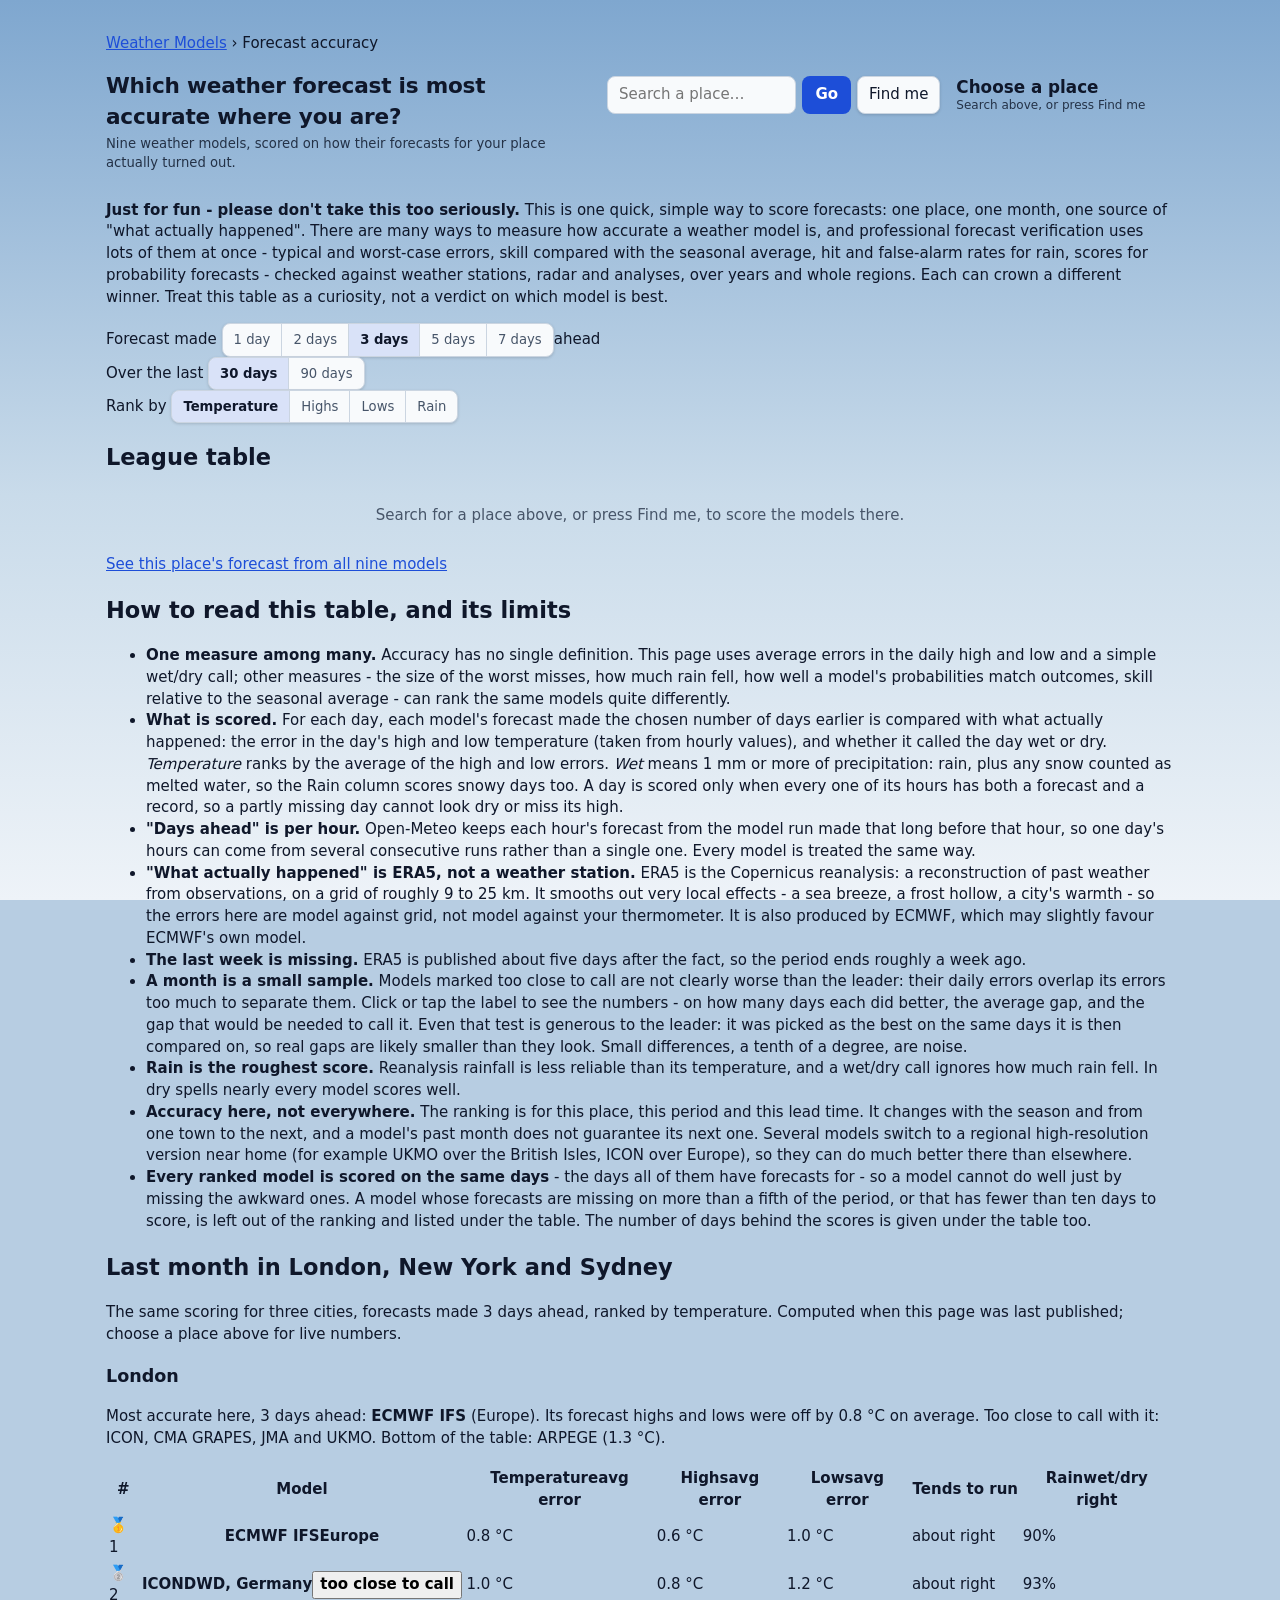
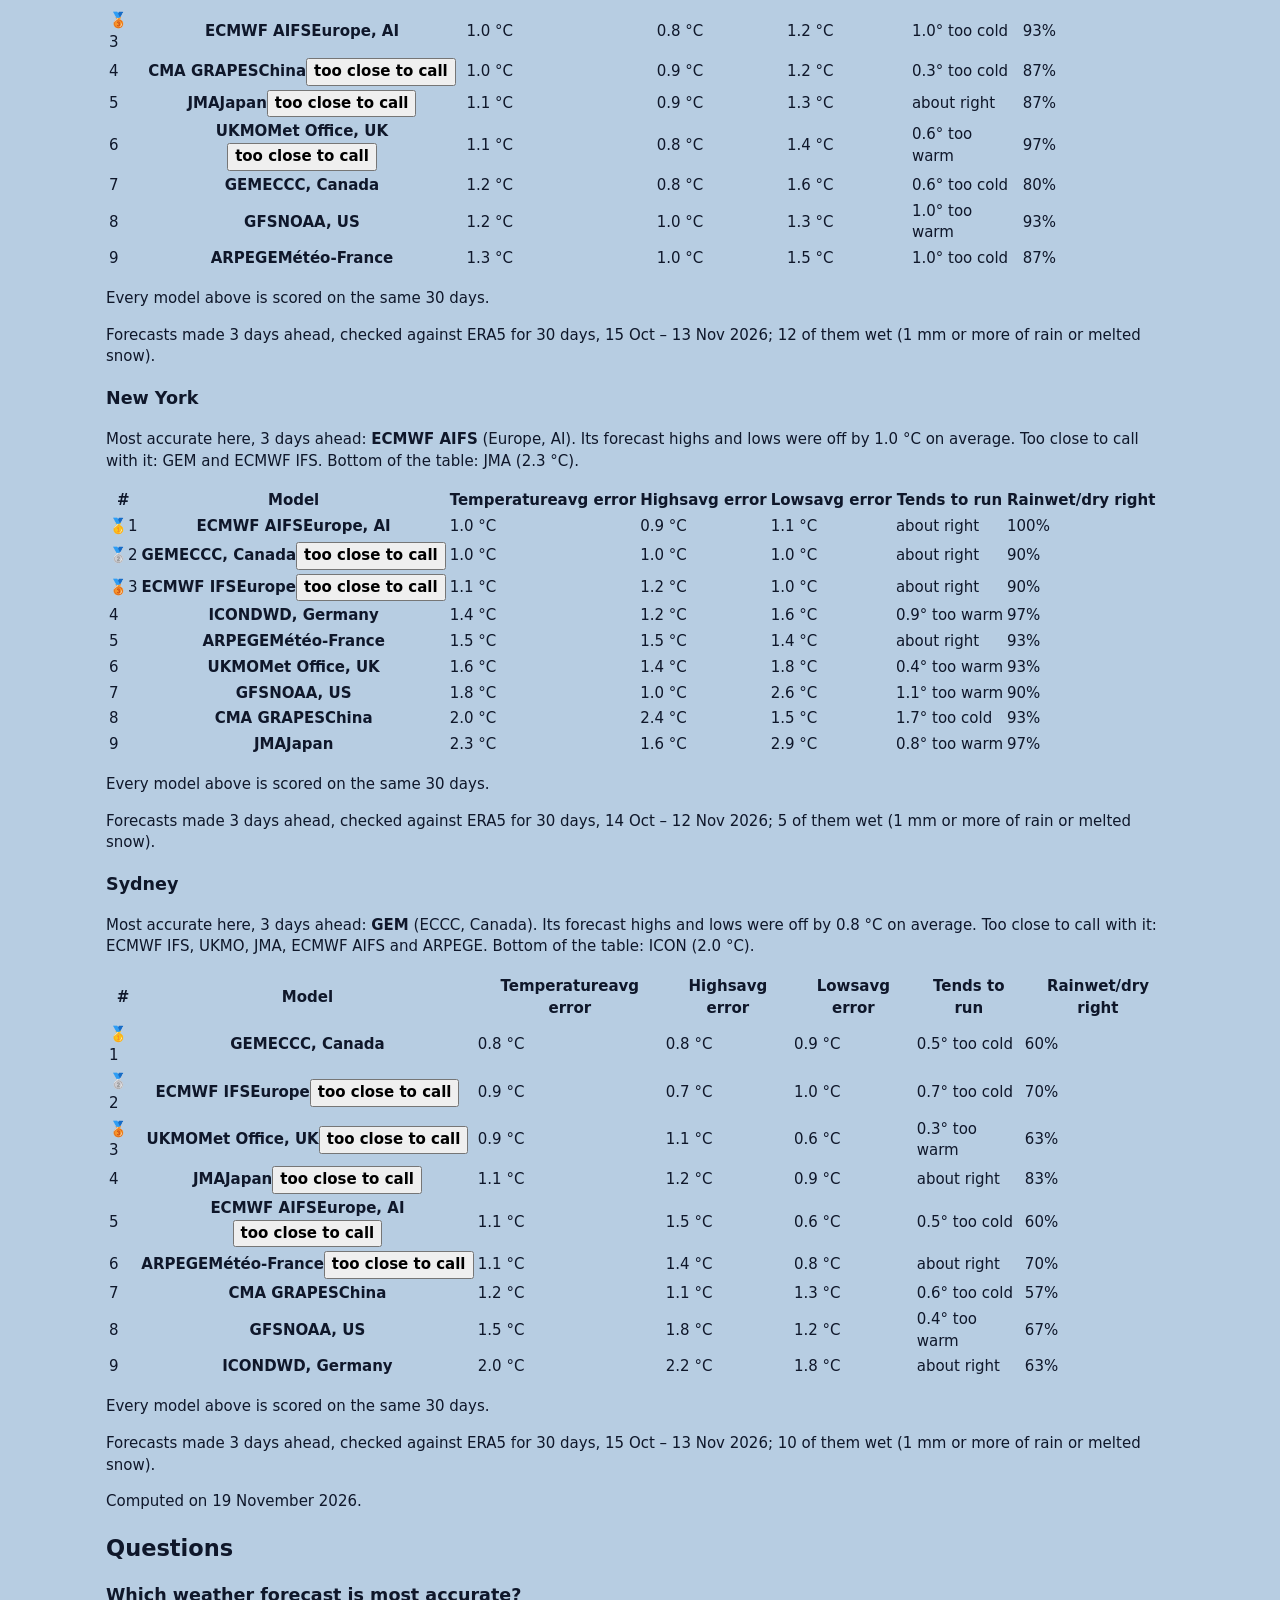
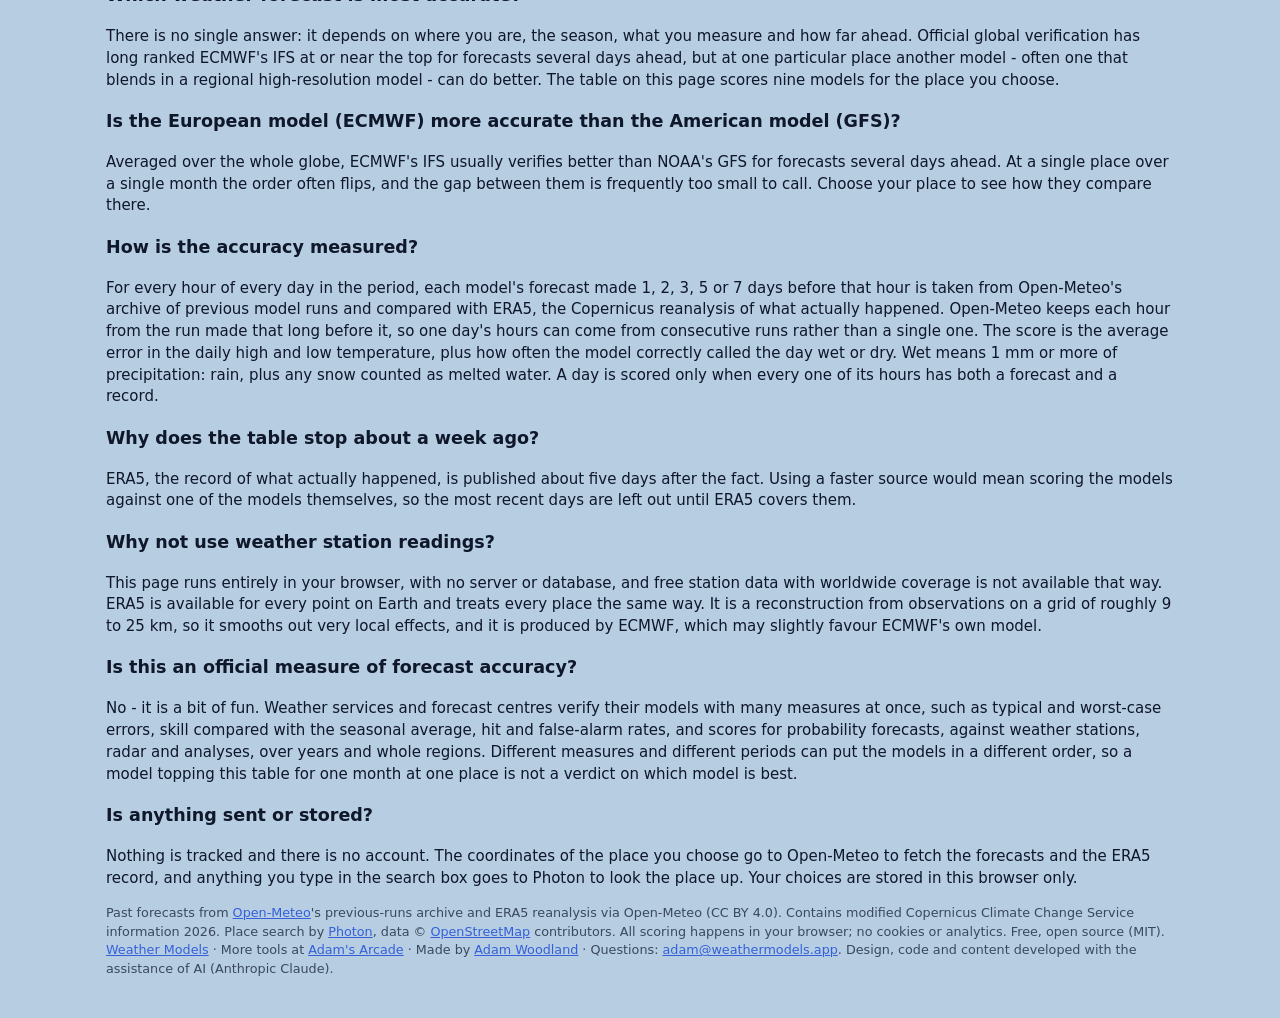
==== most-accurate-weather-forecast/index.html @ c93ba1e6 "Accuracy: complete days, timeouts and wording; trend arrows: complete days and genuine earlier runs;" ====
<!DOCTYPE html>
<html lang="en-GB">
<head>
<meta charset="utf-8">
<meta name="viewport" content="width=device-width, initial-scale=1">
<title>Most accurate weather forecast where you are: 9 models scored</title>
<meta name="description" content="Which weather forecast is most accurate where you live? Nine models - ECMWF, GFS, ICON, UKMO and more - scored on what really happened over the last month.">
<link rel="canonical" href="https://weathermodels.app/most-accurate-weather-forecast/">

<meta property="og:type"        content="website">
<meta property="og:url"         content="https://weathermodels.app/most-accurate-weather-forecast/">
<meta property="og:site_name"   content="Weather Models">
<meta property="og:title"       content="Which weather forecast is most accurate where you are?">
<meta property="og:description" content="Nine weather models - ECMWF, GFS, ICON, UKMO and more - ranked on how their forecasts for your place turned out.">
<meta property="og:image"       content="https://weathermodels.app/og-image.png">
<meta property="og:image:width"  content="1200">
<meta property="og:image:height" content="630">
<meta property="og:locale"      content="en_GB">
<meta name="twitter:card"        content="summary_large_image">
<meta name="twitter:title"       content="Which weather forecast is most accurate where you are?">
<meta name="twitter:description" content="Nine weather models ranked on how their forecasts for your place turned out.">
<meta name="twitter:image"       content="https://weathermodels.app/og-image.png">

<link rel="icon" href="/favicon.ico" sizes="48x48">
<link rel="icon" href="/favicon.svg" type="image/svg+xml">
<link rel="apple-touch-icon" href="/apple-touch-icon.png">
<meta name="theme-color" content="#b7cde2">
<meta name="robots" content="index, follow">
<link rel="stylesheet" href="/style.css">
<link rel="stylesheet" href="/accuracy.css">
<script src="/theme-boot.js"></script>

<script type="application/ld+json">
{
  "@context": "https://schema.org",
  "@graph": [
    {
      "@type": "BreadcrumbList",
      "itemListElement": [
        { "@type": "ListItem", "position": 1, "name": "Weather Models", "item": "https://weathermodels.app/" },
        { "@type": "ListItem", "position": 2, "name": "Most accurate weather forecast", "item": "https://weathermodels.app/most-accurate-weather-forecast/" }
      ]
    },
    {
      "@type": "WebPage",
      "@id": "https://weathermodels.app/most-accurate-weather-forecast/",
      "url": "https://weathermodels.app/most-accurate-weather-forecast/",
      "name": "Which weather forecast is most accurate where you are?",
      "description": "Nine global weather models ranked on how their forecasts for a chosen place turned out over the last month, scored against ERA5 reanalysis in the browser.",
      "isPartOf": { "@type": "WebSite", "name": "Weather Models", "url": "https://weathermodels.app/" },
      "author": { "@type": "Person", "name": "Adam Woodland", "url": "https://adamwoodland.com/" },
      "inLanguage": "en-GB"
    },
    {
      "@type": "FAQPage",
      "mainEntity": [
        {
          "@type": "Question",
          "name": "Which weather forecast is most accurate?",
          "acceptedAnswer": { "@type": "Answer", "text": "There is no single answer: it depends on where you are, the season, what you measure and how far ahead. Official global verification has long ranked ECMWF's IFS at or near the top for forecasts several days ahead, but at one particular place another model - often one that blends in a regional high-resolution model - can do better. The table on this page scores nine models for the place you choose." }
        },
        {
          "@type": "Question",
          "name": "Is the European model (ECMWF) more accurate than the American model (GFS)?",
          "acceptedAnswer": { "@type": "Answer", "text": "Averaged over the whole globe, ECMWF's IFS usually verifies better than NOAA's GFS for forecasts several days ahead. At a single place over a single month the order often flips, and the gap between them is frequently too small to call. Choose your place to see how they compare there." }
        },
        {
          "@type": "Question",
          "name": "How is the accuracy measured?",
          "acceptedAnswer": { "@type": "Answer", "text": "For every hour of every day in the period, each model's forecast made 1, 2, 3, 5 or 7 days before that hour is taken from Open-Meteo's archive of previous model runs and compared with ERA5, the Copernicus reanalysis of what actually happened. Open-Meteo keeps each hour from the run made that long before it, so one day's hours can come from consecutive runs rather than a single one. The score is the average error in the daily high and low temperature, plus how often the model correctly called the day wet or dry. Wet means 1 mm or more of precipitation: rain, plus any snow counted as melted water. A day is scored only when every one of its hours has both a forecast and a record." }
        },
        {
          "@type": "Question",
          "name": "Why does the table stop about a week ago?",
          "acceptedAnswer": { "@type": "Answer", "text": "ERA5, the record of what actually happened, is published about five days after the fact. Using a faster source would mean scoring the models against one of the models themselves, so the most recent days are left out until ERA5 covers them." }
        },
        {
          "@type": "Question",
          "name": "Why not use weather station readings?",
          "acceptedAnswer": { "@type": "Answer", "text": "This page runs entirely in your browser, with no server or database, and free station data with worldwide coverage is not available that way. ERA5 is available for every point on Earth and treats every place the same way. It is a reconstruction from observations on a grid of roughly 9 to 25 km, so it smooths out very local effects, and it is produced by ECMWF, which may slightly favour ECMWF's own model." }
        },
        {
          "@type": "Question",
          "name": "Is this an official measure of forecast accuracy?",
          "acceptedAnswer": { "@type": "Answer", "text": "No - it is a bit of fun. Weather services and forecast centres verify their models with many measures at once, such as typical and worst-case errors, skill compared with the seasonal average, hit and false-alarm rates, and scores for probability forecasts, against weather stations, radar and analyses, over years and whole regions. Different measures and different periods can put the models in a different order, so a model topping this table for one month at one place is not a verdict on which model is best." }
        },
        {
          "@type": "Question",
          "name": "Is anything sent or stored?",
          "acceptedAnswer": { "@type": "Answer", "text": "Nothing is tracked and there is no account. The coordinates of the place you choose go to Open-Meteo to fetch the forecasts and the ERA5 record, and anything you type in the search box goes to Photon to look the place up. Your choices are stored in this browser only." }
        }
      ]
    }
  ]
}
</script>
</head>
<body>
<a class="skip" href="#main">Skip to content</a>

<nav id="tabs" class="tabs" aria-label="Recent places" hidden></nav>

<header class="top">
  <div class="brand">
    <p class="crumb"><a href="/">Weather Models</a> <span aria-hidden="true">›</span> Forecast accuracy</p>
    <h1>Which weather forecast is most accurate where you are?</h1>
    <p class="sub">Nine weather models, scored on how their forecasts for your place actually turned out.</p>
  </div>
  <div class="where">
    <form class="loc" id="locForm" autocomplete="off" role="search">
      <input id="locInput" type="search" placeholder="Search a place…" aria-label="Search a place" required>
      <button type="submit">Go</button>
      <button type="button" id="findMe" class="ghost" title="Use this device's location (asks permission)">Find me</button>
      <ul id="locResults" class="results" hidden></ul>
    </form>
    <div class="place">
      <h2 id="placeName">Choose a place</h2>
      <p id="placeMeta" class="meta"></p>
    </div>
  </div>
</header>

<main id="main" tabindex="-1">
  <aside class="acc-fun" aria-label="Before you read the table">
    <p><strong>Just for fun - please don't take this too seriously.</strong> This is one quick, simple way to score forecasts: one place, one month, one source of "what actually happened". There are many ways to measure how accurate a weather model is, and professional forecast verification uses lots of them at once - typical and worst-case errors, skill compared with the seasonal average, hit and false-alarm rates for rain, scores for probability forecasts - checked against weather stations, radar and analyses, over years and whole regions. Each can crown a different winner. Treat this table as a curiosity, not a verdict on which model is best.</p>
  </aside>

  <section class="acc-card" aria-labelledby="tableTitle">
    <div class="acc-controls">
      <div class="acc-ctl"><span class="acc-lbl" id="leadLbl">Forecast made</span>
        <div id="lead" class="seg" role="group" aria-labelledby="leadLbl">
          <button type="button" data-lead="1" aria-pressed="false">1 day</button>
          <button type="button" data-lead="2" aria-pressed="false">2 days</button>
          <button type="button" data-lead="3" aria-pressed="true">3 days</button>
          <button type="button" data-lead="5" aria-pressed="false">5 days</button>
          <button type="button" data-lead="7" aria-pressed="false">7 days</button>
        </div><span class="acc-lbl">ahead</span></div>
      <div class="acc-ctl"><span class="acc-lbl" id="periodLbl">Over the last</span>
        <div id="period" class="seg" role="group" aria-labelledby="periodLbl">
          <button type="button" data-period="30" aria-pressed="true">30 days</button>
          <button type="button" data-period="90" aria-pressed="false">90 days</button>
        </div></div>
      <div class="acc-ctl"><span class="acc-lbl" id="byLbl">Rank by</span>
        <div id="by" class="seg" role="group" aria-labelledby="byLbl">
          <button type="button" data-by="temp" aria-pressed="true">Temperature</button>
          <button type="button" data-by="hi" aria-pressed="false">Highs</button>
          <button type="button" data-by="lo" aria-pressed="false">Lows</button>
          <button type="button" data-by="rain" aria-pressed="false">Rain</button>
        </div></div>
    </div>
    <h2 id="tableTitle" class="acc-title">League table</h2>
    <p id="summary" class="acc-summary"></p>
    <div id="tableWrap" class="acc-wrap"></div>
    <p id="caption" class="acc-caption"></p>
    <p id="status" class="status" role="status"></p>
    <p class="acc-links"><a id="toForecast" href="/">See this place's forecast from all nine models</a></p>
  </section>

  <noscript><p class="status">The league table needs JavaScript: your browser fetches the forecasts and does the scoring itself, and nothing is tracked. The examples below were computed when this page was published.</p></noscript>

  <section class="acc-card acc-text" aria-labelledby="limitsTitle">
    <h2 id="limitsTitle">How to read this table, and its limits</h2>
    <ul>
      <li><strong>One measure among many.</strong> Accuracy has no single definition. This page uses average errors in the daily high and low and a simple wet/dry call; other measures - the size of the worst misses, how much rain fell, how well a model's probabilities match outcomes, skill relative to the seasonal average - can rank the same models quite differently.</li>
      <li><strong>What is scored.</strong> For each day, each model's forecast made the chosen number of days earlier is compared with what actually happened: the error in the day's high and low temperature (taken from hourly values), and whether it called the day wet or dry. <em>Temperature</em> ranks by the average of the high and low errors. <em>Wet</em> means 1 mm or more of precipitation: rain, plus any snow counted as melted water, so the Rain column scores snowy days too. A day is scored only when every one of its hours has both a forecast and a record, so a partly missing day cannot look dry or miss its high.</li>
      <li><strong>"Days ahead" is per hour.</strong> Open-Meteo keeps each hour's forecast from the model run made that long before that hour, so one day's hours can come from several consecutive runs rather than a single one. Every model is treated the same way.</li>
      <li><strong>"What actually happened" is ERA5, not a weather station.</strong> ERA5 is the Copernicus reanalysis: a reconstruction of past weather from observations, on a grid of roughly 9 to 25 km. It smooths out very local effects - a sea breeze, a frost hollow, a city's warmth - so the errors here are model against grid, not model against your thermometer. It is also produced by ECMWF, which may slightly favour ECMWF's own model.</li>
      <li><strong>The last week is missing.</strong> ERA5 is published about five days after the fact, so the period ends roughly a week ago.</li>
      <li><strong>A month is a small sample.</strong> Models marked <span class="acc-tie acc-tie-label">too close to call</span> are not clearly worse than the leader: their daily errors overlap its errors too much to separate them. Click or tap the label to see the numbers - on how many days each did better, the average gap, and the gap that would be needed to call it. Even that test is generous to the leader: it was picked as the best on the same days it is then compared on, so real gaps are likely smaller than they look. Small differences, a tenth of a degree, are noise.</li>
      <li><strong>Rain is the roughest score.</strong> Reanalysis rainfall is less reliable than its temperature, and a wet/dry call ignores how much rain fell. In dry spells nearly every model scores well.</li>
      <li><strong>Accuracy here, not everywhere.</strong> The ranking is for this place, this period and this lead time. It changes with the season and from one town to the next, and a model's past month does not guarantee its next one. Several models switch to a regional high-resolution version near home (for example UKMO over the British Isles, ICON over Europe), so they can do much better there than elsewhere.</li>
      <li><strong>Every ranked model is scored on the same days</strong> - the days all of them have forecasts for - so a model cannot do well just by missing the awkward ones. A model whose forecasts are missing on more than a fifth of the period, or that has fewer than ten days to score, is left out of the ranking and listed under the table. The number of days behind the scores is given under the table too.</li>
    </ul>
  </section>

  <section class="acc-card acc-text" aria-labelledby="examplesTitle">
    <h2 id="examplesTitle">Last month in London, New York and Sydney</h2>
    <p>The same scoring for three cities, forecasts made 3 days ahead, ranked by temperature. Computed when this page was last published; choose a place above for live numbers.</p>
    <div id="examples"><!-- snap:examples --><div class="acc-example"><h3>London</h3><p class="acc-summary">Most accurate here, 3 days ahead: <strong>ECMWF IFS</strong> (Europe). Its forecast highs and lows were off by 0.8 °C on average. Too close to call with it: ICON, CMA GRAPES, JMA and UKMO. Bottom of the table: ARPEGE (1.3 °C).</p><div class="acc-wrap"><table class="acc"><thead><tr><th scope="col" class="pos">#</th><th scope="col">Model</th><th scope="col" class="num ranked">Temperature<span class="u">avg error</span></th><th scope="col" class="num">Highs<span class="u">avg error</span></th><th scope="col" class="num">Lows<span class="u">avg error</span></th><th scope="col">Tends to run</th><th scope="col" class="num" title="Wet: 1 mm or more of precipitation in the day - rain, plus any snow counted as melted water">Rain<span class="u">wet/dry right</span></th></tr></thead><tbody><tr class="lead"><td class="pos"><span class="medal" aria-hidden="true">🥇</span>1</td><th scope="row">ECMWF IFS<span class="org">Europe</span></th><td class="num ranked">0.8 °C</td><td class="num">0.6 °C</td><td class="num">1.0 °C</td><td>about right</td><td class="num">90%</td></tr><tr class="tie"><td class="pos"><span class="medal" aria-hidden="true">🥈</span>2</td><th scope="row">ICON<span class="org">DWD, Germany</span><button type="button" class="acc-tie" aria-haspopup="dialog" aria-controls="accPop" aria-expanded="false" data-detail="ICON vs ECMWF IFS, the leader
Compared on 30 days, using the temperature error (the average of its high and low errors). ICON was further out than ECMWF IFS on 19 days, closer on 9 and level on 2.
On average it was 0.20 °C further out. To count as clearly worse, that average gap would need to be more than 0.30 °C.
The daily differences jump about and come in spells, so these 30 days are worth about 22 independent ones. The gap is inside the margin that noise alone could produce, so the two cannot be told apart on this data." title="Compared on 30 days, using the temperature error (the average of its high and low errors). ICON was further out than ECMWF IFS on 19 days, closer on 9 and level on 2. On average it was 0.20 °C further out. To count as clearly worse, that average gap would need to be more than 0.30 °C. The daily differences jump about and come in spells, so these 30 days are worth about 22 independent ones. The gap is inside the margin that noise alone could produce, so the two cannot be told apart on this data.">too close to call</button></th><td class="num ranked">1.0 °C</td><td class="num">0.8 °C</td><td class="num">1.2 °C</td><td>about right</td><td class="num">93%</td></tr><tr class=""><td class="pos"><span class="medal" aria-hidden="true">🥉</span>3</td><th scope="row">ECMWF AIFS<span class="org">Europe, AI</span></th><td class="num ranked">1.0 °C</td><td class="num">0.8 °C</td><td class="num">1.2 °C</td><td>1.0° too cold</td><td class="num">93%</td></tr><tr class="tie"><td class="pos">4</td><th scope="row">CMA GRAPES<span class="org">China</span><button type="button" class="acc-tie" aria-haspopup="dialog" aria-controls="accPop" aria-expanded="false" data-detail="CMA GRAPES vs ECMWF IFS, the leader
Compared on 30 days, using the temperature error (the average of its high and low errors). CMA GRAPES was further out than ECMWF IFS on 20 days, closer on 9 and level on 1.
On average it was 0.24 °C further out. To count as clearly worse, that average gap would need to be more than 0.39 °C.
The daily differences jump about and come in spells, so these 30 days are worth about 16 independent ones. The gap is inside the margin that noise alone could produce, so the two cannot be told apart on this data." title="Compared on 30 days, using the temperature error (the average of its high and low errors). CMA GRAPES was further out than ECMWF IFS on 20 days, closer on 9 and level on 1. On average it was 0.24 °C further out. To count as clearly worse, that average gap would need to be more than 0.39 °C. The daily differences jump about and come in spells, so these 30 days are worth about 16 independent ones. The gap is inside the margin that noise alone could produce, so the two cannot be told apart on this data.">too close to call</button></th><td class="num ranked">1.0 °C</td><td class="num">0.9 °C</td><td class="num">1.2 °C</td><td>0.3° too cold</td><td class="num">87%</td></tr><tr class="tie"><td class="pos">5</td><th scope="row">JMA<span class="org">Japan</span><button type="button" class="acc-tie" aria-haspopup="dialog" aria-controls="accPop" aria-expanded="false" data-detail="JMA vs ECMWF IFS, the leader
Compared on 30 days, using the temperature error (the average of its high and low errors). JMA was further out than ECMWF IFS on 18 days, closer on 12.
On average it was 0.28 °C further out. To count as clearly worse, that average gap would need to be more than 0.40 °C.
The daily differences jump about and come in spells, so these 30 days are worth about 21 independent ones. The gap is inside the margin that noise alone could produce, so the two cannot be told apart on this data." title="Compared on 30 days, using the temperature error (the average of its high and low errors). JMA was further out than ECMWF IFS on 18 days, closer on 12. On average it was 0.28 °C further out. To count as clearly worse, that average gap would need to be more than 0.40 °C. The daily differences jump about and come in spells, so these 30 days are worth about 21 independent ones. The gap is inside the margin that noise alone could produce, so the two cannot be told apart on this data.">too close to call</button></th><td class="num ranked">1.1 °C</td><td class="num">0.9 °C</td><td class="num">1.3 °C</td><td>about right</td><td class="num">87%</td></tr><tr class="tie"><td class="pos">6</td><th scope="row">UKMO<span class="org">Met Office, UK</span><button type="button" class="acc-tie" aria-haspopup="dialog" aria-controls="accPop" aria-expanded="false" data-detail="UKMO vs ECMWF IFS, the leader
Compared on 30 days, using the temperature error (the average of its high and low errors). UKMO was further out than ECMWF IFS on 22 days, closer on 7 and level on 1.
On average it was 0.29 °C further out. To count as clearly worse, that average gap would need to be more than 0.31 °C.
The daily differences jump about and come in spells, so these 30 days are worth about 24 independent ones. The gap is inside the margin that noise alone could produce, so the two cannot be told apart on this data." title="Compared on 30 days, using the temperature error (the average of its high and low errors). UKMO was further out than ECMWF IFS on 22 days, closer on 7 and level on 1. On average it was 0.29 °C further out. To count as clearly worse, that average gap would need to be more than 0.31 °C. The daily differences jump about and come in spells, so these 30 days are worth about 24 independent ones. The gap is inside the margin that noise alone could produce, so the two cannot be told apart on this data.">too close to call</button></th><td class="num ranked">1.1 °C</td><td class="num">0.8 °C</td><td class="num">1.4 °C</td><td>0.6° too warm</td><td class="num">97%</td></tr><tr class=""><td class="pos">7</td><th scope="row">GEM<span class="org">ECCC, Canada</span></th><td class="num ranked">1.2 °C</td><td class="num">0.8 °C</td><td class="num">1.6 °C</td><td>0.6° too cold</td><td class="num">80%</td></tr><tr class=""><td class="pos">8</td><th scope="row">GFS<span class="org">NOAA, US</span></th><td class="num ranked">1.2 °C</td><td class="num">1.0 °C</td><td class="num">1.3 °C</td><td>1.0° too warm</td><td class="num">93%</td></tr><tr class=""><td class="pos">9</td><th scope="row">ARPEGE<span class="org">Météo-France</span></th><td class="num ranked">1.3 °C</td><td class="num">1.0 °C</td><td class="num">1.5 °C</td><td>1.0° too cold</td><td class="num">87%</td></tr></tbody></table><p class="acc-note">Every model above is scored on the same 30 days.</p></div><p class="acc-caption">Forecasts made 3 days ahead, checked against ERA5 for 30 days, 15 Oct – 13 Nov 2026; 12 of them wet (1 mm or more of rain or melted snow).</p></div><div class="acc-example"><h3>New York</h3><p class="acc-summary">Most accurate here, 3 days ahead: <strong>ECMWF AIFS</strong> (Europe, AI). Its forecast highs and lows were off by 1.0 °C on average. Too close to call with it: GEM and ECMWF IFS. Bottom of the table: JMA (2.3 °C).</p><div class="acc-wrap"><table class="acc"><thead><tr><th scope="col" class="pos">#</th><th scope="col">Model</th><th scope="col" class="num ranked">Temperature<span class="u">avg error</span></th><th scope="col" class="num">Highs<span class="u">avg error</span></th><th scope="col" class="num">Lows<span class="u">avg error</span></th><th scope="col">Tends to run</th><th scope="col" class="num" title="Wet: 1 mm or more of precipitation in the day - rain, plus any snow counted as melted water">Rain<span class="u">wet/dry right</span></th></tr></thead><tbody><tr class="lead"><td class="pos"><span class="medal" aria-hidden="true">🥇</span>1</td><th scope="row">ECMWF AIFS<span class="org">Europe, AI</span></th><td class="num ranked">1.0 °C</td><td class="num">0.9 °C</td><td class="num">1.1 °C</td><td>about right</td><td class="num">100%</td></tr><tr class="tie"><td class="pos"><span class="medal" aria-hidden="true">🥈</span>2</td><th scope="row">GEM<span class="org">ECCC, Canada</span><button type="button" class="acc-tie" aria-haspopup="dialog" aria-controls="accPop" aria-expanded="false" data-detail="GEM vs ECMWF AIFS, the leader
Compared on 30 days, using the temperature error (the average of its high and low errors). GEM was further out than ECMWF AIFS on 14 days, closer on 16.
On average it was 0.05 °C further out. To count as clearly worse, that average gap would need to be more than 0.33 °C.
The daily differences jump about and come in spells, so these 30 days are worth about 23 independent ones. The gap is inside the margin that noise alone could produce, so the two cannot be told apart on this data." title="Compared on 30 days, using the temperature error (the average of its high and low errors). GEM was further out than ECMWF AIFS on 14 days, closer on 16. On average it was 0.05 °C further out. To count as clearly worse, that average gap would need to be more than 0.33 °C. The daily differences jump about and come in spells, so these 30 days are worth about 23 independent ones. The gap is inside the margin that noise alone could produce, so the two cannot be told apart on this data.">too close to call</button></th><td class="num ranked">1.0 °C</td><td class="num">1.0 °C</td><td class="num">1.0 °C</td><td>about right</td><td class="num">90%</td></tr><tr class="tie"><td class="pos"><span class="medal" aria-hidden="true">🥉</span>3</td><th scope="row">ECMWF IFS<span class="org">Europe</span><button type="button" class="acc-tie" aria-haspopup="dialog" aria-controls="accPop" aria-expanded="false" data-detail="ECMWF IFS vs ECMWF AIFS, the leader
Compared on 30 days, using the temperature error (the average of its high and low errors). ECMWF IFS was further out than ECMWF AIFS on 14 days, closer on 15 and level on 1.
On average it was 0.11 °C further out. To count as clearly worse, that average gap would need to be more than 0.26 °C.
The daily differences jump about and come in spells, so these 30 days are worth about 24 independent ones. The gap is inside the margin that noise alone could produce, so the two cannot be told apart on this data." title="Compared on 30 days, using the temperature error (the average of its high and low errors). ECMWF IFS was further out than ECMWF AIFS on 14 days, closer on 15 and level on 1. On average it was 0.11 °C further out. To count as clearly worse, that average gap would need to be more than 0.26 °C. The daily differences jump about and come in spells, so these 30 days are worth about 24 independent ones. The gap is inside the margin that noise alone could produce, so the two cannot be told apart on this data.">too close to call</button></th><td class="num ranked">1.1 °C</td><td class="num">1.2 °C</td><td class="num">1.0 °C</td><td>about right</td><td class="num">90%</td></tr><tr class=""><td class="pos">4</td><th scope="row">ICON<span class="org">DWD, Germany</span></th><td class="num ranked">1.4 °C</td><td class="num">1.2 °C</td><td class="num">1.6 °C</td><td>0.9° too warm</td><td class="num">97%</td></tr><tr class=""><td class="pos">5</td><th scope="row">ARPEGE<span class="org">Météo-France</span></th><td class="num ranked">1.5 °C</td><td class="num">1.5 °C</td><td class="num">1.4 °C</td><td>about right</td><td class="num">93%</td></tr><tr class=""><td class="pos">6</td><th scope="row">UKMO<span class="org">Met Office, UK</span></th><td class="num ranked">1.6 °C</td><td class="num">1.4 °C</td><td class="num">1.8 °C</td><td>0.4° too warm</td><td class="num">93%</td></tr><tr class=""><td class="pos">7</td><th scope="row">GFS<span class="org">NOAA, US</span></th><td class="num ranked">1.8 °C</td><td class="num">1.0 °C</td><td class="num">2.6 °C</td><td>1.1° too warm</td><td class="num">90%</td></tr><tr class=""><td class="pos">8</td><th scope="row">CMA GRAPES<span class="org">China</span></th><td class="num ranked">2.0 °C</td><td class="num">2.4 °C</td><td class="num">1.5 °C</td><td>1.7° too cold</td><td class="num">93%</td></tr><tr class=""><td class="pos">9</td><th scope="row">JMA<span class="org">Japan</span></th><td class="num ranked">2.3 °C</td><td class="num">1.6 °C</td><td class="num">2.9 °C</td><td>0.8° too warm</td><td class="num">97%</td></tr></tbody></table><p class="acc-note">Every model above is scored on the same 30 days.</p></div><p class="acc-caption">Forecasts made 3 days ahead, checked against ERA5 for 30 days, 14 Oct – 12 Nov 2026; 5 of them wet (1 mm or more of rain or melted snow).</p></div><div class="acc-example"><h3>Sydney</h3><p class="acc-summary">Most accurate here, 3 days ahead: <strong>GEM</strong> (ECCC, Canada). Its forecast highs and lows were off by 0.8 °C on average. Too close to call with it: ECMWF IFS, UKMO, JMA, ECMWF AIFS and ARPEGE. Bottom of the table: ICON (2.0 °C).</p><div class="acc-wrap"><table class="acc"><thead><tr><th scope="col" class="pos">#</th><th scope="col">Model</th><th scope="col" class="num ranked">Temperature<span class="u">avg error</span></th><th scope="col" class="num">Highs<span class="u">avg error</span></th><th scope="col" class="num">Lows<span class="u">avg error</span></th><th scope="col">Tends to run</th><th scope="col" class="num" title="Wet: 1 mm or more of precipitation in the day - rain, plus any snow counted as melted water">Rain<span class="u">wet/dry right</span></th></tr></thead><tbody><tr class="lead"><td class="pos"><span class="medal" aria-hidden="true">🥇</span>1</td><th scope="row">GEM<span class="org">ECCC, Canada</span></th><td class="num ranked">0.8 °C</td><td class="num">0.8 °C</td><td class="num">0.9 °C</td><td>0.5° too cold</td><td class="num">60%</td></tr><tr class="tie"><td class="pos"><span class="medal" aria-hidden="true">🥈</span>2</td><th scope="row">ECMWF IFS<span class="org">Europe</span><button type="button" class="acc-tie" aria-haspopup="dialog" aria-controls="accPop" aria-expanded="false" data-detail="ECMWF IFS vs GEM, the leader
Compared on 30 days, using the temperature error (the average of its high and low errors). ECMWF IFS was further out than GEM on 16 days, closer on 13 and level on 1.
On average it was 0.03 °C further out. To count as clearly worse, that average gap would need to be more than 0.20 °C.
The daily differences jump about and come in spells, so these 30 days are worth about 30 independent ones. The gap is inside the margin that noise alone could produce, so the two cannot be told apart on this data." title="Compared on 30 days, using the temperature error (the average of its high and low errors). ECMWF IFS was further out than GEM on 16 days, closer on 13 and level on 1. On average it was 0.03 °C further out. To count as clearly worse, that average gap would need to be more than 0.20 °C. The daily differences jump about and come in spells, so these 30 days are worth about 30 independent ones. The gap is inside the margin that noise alone could produce, so the two cannot be told apart on this data.">too close to call</button></th><td class="num ranked">0.9 °C</td><td class="num">0.7 °C</td><td class="num">1.0 °C</td><td>0.7° too cold</td><td class="num">70%</td></tr><tr class="tie"><td class="pos"><span class="medal" aria-hidden="true">🥉</span>3</td><th scope="row">UKMO<span class="org">Met Office, UK</span><button type="button" class="acc-tie" aria-haspopup="dialog" aria-controls="accPop" aria-expanded="false" data-detail="UKMO vs GEM, the leader
Compared on 30 days, using the temperature error (the average of its high and low errors). UKMO was further out than GEM on 15 days, closer on 14 and level on 1.
On average it was 0.04 °C further out. To count as clearly worse, that average gap would need to be more than 0.33 °C.
The daily differences jump about and come in spells, so these 30 days are worth about 29 independent ones. The gap is inside the margin that noise alone could produce, so the two cannot be told apart on this data." title="Compared on 30 days, using the temperature error (the average of its high and low errors). UKMO was further out than GEM on 15 days, closer on 14 and level on 1. On average it was 0.04 °C further out. To count as clearly worse, that average gap would need to be more than 0.33 °C. The daily differences jump about and come in spells, so these 30 days are worth about 29 independent ones. The gap is inside the margin that noise alone could produce, so the two cannot be told apart on this data.">too close to call</button></th><td class="num ranked">0.9 °C</td><td class="num">1.1 °C</td><td class="num">0.6 °C</td><td>0.3° too warm</td><td class="num">63%</td></tr><tr class="tie"><td class="pos">4</td><th scope="row">JMA<span class="org">Japan</span><button type="button" class="acc-tie" aria-haspopup="dialog" aria-controls="accPop" aria-expanded="false" data-detail="JMA vs GEM, the leader
Compared on 30 days, using the temperature error (the average of its high and low errors). JMA was further out than GEM on 19 days, closer on 11.
On average it was 0.21 °C further out. To count as clearly worse, that average gap would need to be more than 0.30 °C.
The daily differences jump about and come in spells, so these 30 days are worth about 21 independent ones. The gap is inside the margin that noise alone could produce, so the two cannot be told apart on this data." title="Compared on 30 days, using the temperature error (the average of its high and low errors). JMA was further out than GEM on 19 days, closer on 11. On average it was 0.21 °C further out. To count as clearly worse, that average gap would need to be more than 0.30 °C. The daily differences jump about and come in spells, so these 30 days are worth about 21 independent ones. The gap is inside the margin that noise alone could produce, so the two cannot be told apart on this data.">too close to call</button></th><td class="num ranked">1.1 °C</td><td class="num">1.2 °C</td><td class="num">0.9 °C</td><td>about right</td><td class="num">83%</td></tr><tr class="tie"><td class="pos">5</td><th scope="row">ECMWF AIFS<span class="org">Europe, AI</span><button type="button" class="acc-tie" aria-haspopup="dialog" aria-controls="accPop" aria-expanded="false" data-detail="ECMWF AIFS vs GEM, the leader
Compared on 30 days, using the temperature error (the average of its high and low errors). ECMWF AIFS was further out than GEM on 17 days, closer on 10 and level on 3.
On average it was 0.23 °C further out. To count as clearly worse, that average gap would need to be more than 0.25 °C.
The daily differences jump about and come in spells, so these 30 days are worth about 30 independent ones. The gap is inside the margin that noise alone could produce, so the two cannot be told apart on this data." title="Compared on 30 days, using the temperature error (the average of its high and low errors). ECMWF AIFS was further out than GEM on 17 days, closer on 10 and level on 3. On average it was 0.23 °C further out. To count as clearly worse, that average gap would need to be more than 0.25 °C. The daily differences jump about and come in spells, so these 30 days are worth about 30 independent ones. The gap is inside the margin that noise alone could produce, so the two cannot be told apart on this data.">too close to call</button></th><td class="num ranked">1.1 °C</td><td class="num">1.5 °C</td><td class="num">0.6 °C</td><td>0.5° too cold</td><td class="num">60%</td></tr><tr class="tie"><td class="pos">6</td><th scope="row">ARPEGE<span class="org">Météo-France</span><button type="button" class="acc-tie" aria-haspopup="dialog" aria-controls="accPop" aria-expanded="false" data-detail="ARPEGE vs GEM, the leader
Compared on 30 days, using the temperature error (the average of its high and low errors). ARPEGE was further out than GEM on 17 days, closer on 12 and level on 1.
On average it was 0.27 °C further out. To count as clearly worse, that average gap would need to be more than 0.39 °C.
The daily differences jump about and come in spells, so these 30 days are worth about 19 independent ones. The gap is inside the margin that noise alone could produce, so the two cannot be told apart on this data." title="Compared on 30 days, using the temperature error (the average of its high and low errors). ARPEGE was further out than GEM on 17 days, closer on 12 and level on 1. On average it was 0.27 °C further out. To count as clearly worse, that average gap would need to be more than 0.39 °C. The daily differences jump about and come in spells, so these 30 days are worth about 19 independent ones. The gap is inside the margin that noise alone could produce, so the two cannot be told apart on this data.">too close to call</button></th><td class="num ranked">1.1 °C</td><td class="num">1.4 °C</td><td class="num">0.8 °C</td><td>about right</td><td class="num">70%</td></tr><tr class=""><td class="pos">7</td><th scope="row">CMA GRAPES<span class="org">China</span></th><td class="num ranked">1.2 °C</td><td class="num">1.1 °C</td><td class="num">1.3 °C</td><td>0.6° too cold</td><td class="num">57%</td></tr><tr class=""><td class="pos">8</td><th scope="row">GFS<span class="org">NOAA, US</span></th><td class="num ranked">1.5 °C</td><td class="num">1.8 °C</td><td class="num">1.2 °C</td><td>0.4° too warm</td><td class="num">67%</td></tr><tr class=""><td class="pos">9</td><th scope="row">ICON<span class="org">DWD, Germany</span></th><td class="num ranked">2.0 °C</td><td class="num">2.2 °C</td><td class="num">1.8 °C</td><td>about right</td><td class="num">63%</td></tr></tbody></table><p class="acc-note">Every model above is scored on the same 30 days.</p></div><p class="acc-caption">Forecasts made 3 days ahead, checked against ERA5 for 30 days, 15 Oct – 13 Nov 2026; 10 of them wet (1 mm or more of rain or melted snow).</p></div><p class="acc-note">Computed on 19 November 2026.</p><!-- /snap:examples --></div>
  </section>

  <section class="acc-card acc-text faq" aria-labelledby="faqTitle">
    <h2 id="faqTitle">Questions</h2>
    <h3>Which weather forecast is most accurate?</h3>
    <p>There is no single answer: it depends on where you are, the season, what you measure and how far ahead. Official global verification has long ranked ECMWF's IFS at or near the top for forecasts several days ahead, but at one particular place another model - often one that blends in a regional high-resolution model - can do better. The table on this page scores nine models for the place you choose.</p>
    <h3>Is the European model (ECMWF) more accurate than the American model (GFS)?</h3>
    <p>Averaged over the whole globe, ECMWF's IFS usually verifies better than NOAA's GFS for forecasts several days ahead. At a single place over a single month the order often flips, and the gap between them is frequently too small to call. Choose your place to see how they compare there.</p>
    <h3>How is the accuracy measured?</h3>
    <p>For every hour of every day in the period, each model's forecast made 1, 2, 3, 5 or 7 days before that hour is taken from Open-Meteo's archive of previous model runs and compared with ERA5, the Copernicus reanalysis of what actually happened. Open-Meteo keeps each hour from the run made that long before it, so one day's hours can come from consecutive runs rather than a single one. The score is the average error in the daily high and low temperature, plus how often the model correctly called the day wet or dry. Wet means 1 mm or more of precipitation: rain, plus any snow counted as melted water. A day is scored only when every one of its hours has both a forecast and a record.</p>
    <h3>Why does the table stop about a week ago?</h3>
    <p>ERA5, the record of what actually happened, is published about five days after the fact. Using a faster source would mean scoring the models against one of the models themselves, so the most recent days are left out until ERA5 covers them.</p>
    <h3>Why not use weather station readings?</h3>
    <p>This page runs entirely in your browser, with no server or database, and free station data with worldwide coverage is not available that way. ERA5 is available for every point on Earth and treats every place the same way. It is a reconstruction from observations on a grid of roughly 9 to 25 km, so it smooths out very local effects, and it is produced by ECMWF, which may slightly favour ECMWF's own model.</p>
    <h3>Is this an official measure of forecast accuracy?</h3>
    <p>No - it is a bit of fun. Weather services and forecast centres verify their models with many measures at once, such as typical and worst-case errors, skill compared with the seasonal average, hit and false-alarm rates, and scores for probability forecasts, against weather stations, radar and analyses, over years and whole regions. Different measures and different periods can put the models in a different order, so a model topping this table for one month at one place is not a verdict on which model is best.</p>
    <h3>Is anything sent or stored?</h3>
    <p>Nothing is tracked and there is no account. The coordinates of the place you choose go to Open-Meteo to fetch the forecasts and the ERA5 record, and anything you type in the search box goes to Photon to look the place up. Your choices are stored in this browser only.</p>
  </section>

  <div id="accPop" class="pop acc-pop" hidden role="dialog" aria-label="Why too close to call" tabindex="-1"></div>

  <p class="footer">Past forecasts from <a href="https://open-meteo.com/" rel="noopener">Open-Meteo</a>'s previous-runs archive and ERA5 reanalysis via Open-Meteo (CC BY 4.0). Contains modified Copernicus Climate Change Service information 2026.
    Place search by <a href="https://photon.komoot.io/" rel="noopener">Photon</a>, data © <a href="https://www.openstreetmap.org/copyright" rel="noopener">OpenStreetMap</a> contributors.
    All scoring happens in your browser; no cookies or analytics.
    Free, open source (MIT). <a href="/">Weather Models</a> · More tools at <a href="https://games.adamwoodland.com/">Adam's Arcade</a> · Made by <a href="https://adamwoodland.com/">Adam Woodland</a> · Questions: <a href="mailto:adam@weathermodels.app">adam@weathermodels.app</a>. Design, code and content developed with the assistance of AI (Anthropic Claude).</p>
</main>

<script src="/accuracy.js"></script>
</body>
</html>
---- style.css ----
/* weathermodels.app styles. No inline CSS anywhere (strict-CSP fleet). */

/* ---------- themes ----------
 * Colour mode (default) paints the page background from the current hour's sky at the chosen
 * place: html[data-sky] picks the gradient, html[data-night="1"] switches to the deep palette.
 * Until the forecast arrives there is no data-sky, so the neutral daytime look below applies.
 * Dark mode (html[data-mode="dark"]) is plain black; JS removes the sky attributes then.
 */
:root {
  --bg-grad: linear-gradient(180deg, #7fa7cf 0%, #c9dbea 55%, #eef3f8 100%);
  --bg: #b7cde2;
  --card: #f8fafc;
  --card-2: #eef2f7;
  --line: #cbd5e1;
  --line-soft: #dde4ec;
  --rule: rgba(15, 23, 42, .08);
  --text: #0f172a;
  --dim: #475569;
  --faint: #64748b;
  --text-bg: #0f172a;      /* text sitting directly on the page background */
  --dim-bg: #243247;
  --accent: #1d4ed8;
  --on-accent: #ffffff;
  --accent-soft: rgba(29, 78, 216, .14);
  --spread: #a21caf;      /* outer numbers when the models disagree: purple-magenta, not a warning colour */
  --err: #b91c1c;
  --up: #c2410c;
  --down: #1d4ed8;
  --night-row: #e3e9f0;
  --hover-when: #eef2f7;
  --pop-bg: #ffffff;
  --shadow: 0 10px 30px rgba(15, 23, 42, .16);
  --wknd: #f1f5f9;
  /* value tints for the big number (see band() in app.js) */
  --v-cold2: #1e40af; --v-cold: #2563eb; --v-warm: #ea580c; --v-hot: #dc2626; --v-hot2: #9f1239;
  --v-wet: #2563eb; --v-wet2: #1d4ed8; --v-wet3: #3730a3;
  --v-breezy: #d97706; --v-gale: #dc2626;
  --v-uvmod: #ca8a04; --v-uvhigh: #ea580c; --v-uvvhigh: #dc2626; --v-uvext: #7e22ce;
  --radius: 12px;
  color-scheme: light;
}

/* daytime skies */
html[data-sky="clear"]    { --bg-grad: linear-gradient(180deg, #4ea1f0 0%, #a9d4fb 55%, #fde8b8 100%); --bg: #8cc0f4; }
html[data-sky="partly"]   { --bg-grad: linear-gradient(180deg, #6da4d8 0%, #b9cfe3 60%, #e9eef4 100%); --bg: #a4c1dc; }
html[data-sky="overcast"] { --bg-grad: linear-gradient(180deg, #9aa5b3 0%, #c4ccd6 60%, #e3e7ec 100%); --bg: #b8c1cc; }
html[data-sky="fog"]      { --bg-grad: linear-gradient(180deg, #b9c2c9 0%, #d9dfe4 60%, #eef1f3 100%); --bg: #d0d7dc; }
html[data-sky="rain"]     { --bg-grad: linear-gradient(180deg, #7d97b0 0%, #aebfd0 60%, #d7e0e9 100%); --bg: #a2b5c8; }
html[data-sky="snow"]     { --bg-grad: linear-gradient(180deg, #a9c4dc 0%, #d8e6f1 60%, #f4f8fb 100%); --bg: #cddfec; }
html[data-sky="storm"]    { --bg-grad: linear-gradient(180deg, #8b8fa8 0%, #c3c7d6 60%, #e6e8ef 100%); --bg: #b0b4c6; }

/* night: deep palette, then a sky-tinted gradient */
html[data-night="1"] {
  --bg-grad: linear-gradient(180deg, #0b1226 0%, #16213d 60%, #1f2a44 100%);
  --bg: #111a30;
  --card: #1a2338;
  --card-2: #141c2e;
  --line: #2c3a55;
  --line-soft: #243149;
  --rule: rgba(255, 255, 255, .06);
  --text: #e5e9f0;
  --dim: #97a3b8;
  --faint: #6f7c92;
  --text-bg: #e5e9f0;
  --dim-bg: #aab5c8;
  --accent: #60a5fa;
  --on-accent: #0b1222;
  --accent-soft: rgba(96, 165, 250, .18);
  --spread: #e879f9;
  --err: #f87171;
  --up: #fb923c;
  --down: #60a5fa;
  --night-row: #0f1626;
  --hover-when: #212c45;
  --pop-bg: #0b1222;
  --shadow: 0 10px 30px rgba(0, 0, 0, .45);
  --wknd: #1f2a42;
  --v-cold2: #38bdf8; --v-cold: #60a5fa; --v-warm: #fb923c; --v-hot: #f87171; --v-hot2: #fb7185;
  --v-wet: #60a5fa; --v-wet2: #93c5fd; --v-wet3: #a5b4fc;
  --v-breezy: #fbbf24; --v-gale: #f87171;
  --v-uvmod: #facc15; --v-uvhigh: #fb923c; --v-uvvhigh: #f87171; --v-uvext: #c084fc;
  color-scheme: dark;
}
html[data-sky="clear"][data-night="1"]    { --bg-grad: linear-gradient(180deg, #050a1f 0%, #101a3d 60%, #1d2a52 100%); --bg: #0f1834; }
html[data-sky="partly"][data-night="1"]   { --bg-grad: linear-gradient(180deg, #0b1224 0%, #1a2540 60%, #2a3550 100%); --bg: #182340; }
html[data-sky="overcast"][data-night="1"] { --bg-grad: linear-gradient(180deg, #14181f 0%, #232a35 60%, #313a47 100%); --bg: #202732; }
html[data-sky="fog"][data-night="1"]      { --bg-grad: linear-gradient(180deg, #1a1e24 0%, #2c323a 60%, #3d454f 100%); --bg: #2a3038; }
html[data-sky="rain"][data-night="1"]     { --bg-grad: linear-gradient(180deg, #0a1520 0%, #142838 60%, #1e3a4d 100%); --bg: #132634; }
html[data-sky="snow"][data-night="1"]     { --bg-grad: linear-gradient(180deg, #0f1828 0%, #1f2f47 60%, #33465f 100%); --bg: #1d2c44; }
html[data-sky="storm"][data-night="1"]    { --bg-grad: linear-gradient(180deg, #0d0a1c 0%, #1e1638 60%, #2c2350 100%); --bg: #1b1434; }

/* dark mode: black, no weather tint */
html[data-mode="dark"] {
  --bg-grad: none;
  --bg: #000000;
  --card: #0d0d0f;
  --card-2: #131316;
  --line: #2a2a2f;
  --line-soft: #202024;
  --rule: rgba(255, 255, 255, .06);
  --text: #ececee;
  --dim: #9a9aa1;
  --faint: #6c6c74;
  --text-bg: #ececee;
  --dim-bg: #9a9aa1;
  --accent: #7aa7ff;
  --on-accent: #0a0a0c;
  --accent-soft: rgba(122, 167, 255, .16);
  --spread: #e879f9;
  --err: #ff7b7b;
  --up: #ff9f5a;
  --down: #7aa7ff;
  --night-row: #09090b;
  --hover-when: #17171b;
  --pop-bg: #0a0a0c;
  --shadow: 0 10px 30px rgba(0, 0, 0, .6);
  --wknd: #151518;
  --v-cold2: #38bdf8; --v-cold: #7aa7ff; --v-warm: #ff9f5a; --v-hot: #ff7b7b; --v-hot2: #fb7185;
  --v-wet: #7aa7ff; --v-wet2: #93c5fd; --v-wet3: #a5b4fc;
  --v-breezy: #f5b942; --v-gale: #ff7b7b;
  --v-uvmod: #facc15; --v-uvhigh: #ff9f5a; --v-uvvhigh: #ff7b7b; --v-uvext: #c084fc;
  color-scheme: dark;
}

* { box-sizing: border-box; }

html, body { margin: 0; }

body {
  background: var(--bg-grad), var(--bg);
  background-attachment: fixed;
  color: var(--text-bg);
  font: 15px/1.45 system-ui, -apple-system, "Segoe UI", Roboto, Inter, sans-serif;
  -webkit-font-smoothing: antialiased;
  min-height: 100vh;
}

a { color: var(--accent); }

button { font: inherit; cursor: pointer; }
button:focus-visible { outline: 2px solid var(--accent); outline-offset: 1px; }

.skip {
  position: absolute; left: -999px; top: 8px;
  background: var(--accent); color: var(--on-accent); padding: 6px 10px; border-radius: 6px;
}
.skip:focus { left: 8px; z-index: 10; }

/* ---------- recent places (tabs) ---------- */

.tabs {
  max-width: 1100px;
  margin: 0 auto;
  padding: 10px 16px 0;
  display: flex;
  flex-wrap: wrap;
  gap: 6px;
}
.tabs[hidden] { display: none; }
.tab {
  display: inline-flex;
  align-items: stretch;
  background: var(--card);
  color: var(--text);
  border: 1px solid var(--line);
  border-radius: 999px;
  overflow: hidden;
  font-size: .85em;
  box-shadow: 0 1px 3px rgba(0, 0, 0, .15);
}
.tab .go {
  background: none;
  border: 0;
  color: inherit;
  padding: 4px 4px 4px 11px;
  max-width: 14rem;
  white-space: nowrap;
  overflow: hidden;
  text-overflow: ellipsis;
}
.tab .x {
  background: none;
  border: 0;
  color: var(--faint);
  padding: 2px 9px 2px 5px;
  font-size: 1.15em;
  line-height: 1;
}
.tab .x:hover { color: var(--err); }
.tab.on { background: var(--accent-soft); border-color: var(--accent); }
.tab.on .go { font-weight: 600; }
.tabs:not([hidden]) + .top { padding-top: 10px; }

/* ---------- header ---------- */

.top {
  max-width: 1100px;
  margin: 0 auto;
  padding: 18px 16px 6px;
  display: flex;
  flex-wrap: wrap;
  gap: 10px 32px;
  align-items: center;
  justify-content: space-between;
}

.brand { flex: 1 1 240px; min-width: 0; }
.brand h1 {
  margin: 0;
  color: var(--text-bg);
  font-size: 1.35rem;
  font-weight: 700;
  letter-spacing: -.01em;
}

.brand .sub { margin: 2px 0 0; color: var(--dim-bg); font-size: .88em; }
.k { font-variant-numeric: tabular-nums; }
.k.lo, .k.hi { color: var(--dim-bg); font-size: .85em; opacity: .8; }
.k.mean { color: var(--text-bg); }
.hint { text-decoration: underline dotted; text-underline-offset: 3px; cursor: help; }

/* search + current place, side by side */
.where {
  display: flex;
  flex-wrap: nowrap;
  align-items: center;
  gap: 8px 16px;
  flex: 0 0 auto;
}

.loc {
  position: relative;
  display: flex;
  gap: 6px;
  flex: 0 0 300px;
}

.place { min-width: 0; max-width: 20rem; }
.place h2 { margin: 0; color: var(--text-bg); font-size: 1.05rem; font-weight: 600; line-height: 1.2; white-space: nowrap; overflow: hidden; text-overflow: ellipsis; }
.place .meta { margin: 0; color: var(--dim-bg); font-size: .8em; white-space: nowrap; overflow: hidden; text-overflow: ellipsis; cursor: help; }

.loc input {
  flex: 1;
  min-width: 0;
  background: var(--card);
  color: var(--text);
  border: 1px solid var(--line);
  border-radius: 8px;
  padding: 7px 11px;
  font: inherit;
}
.loc input:focus { outline: 2px solid var(--accent); outline-offset: 1px; }

.loc button[type="submit"], .panel-actions button:not(.ghost) {
  background: var(--accent);
  color: var(--on-accent);
  border: 0;
  border-radius: 8px;
  padding: 7px 13px;
  font-weight: 600;
}

.ghost {
  background: var(--card);
  color: var(--text);
  box-shadow: 0 1px 3px rgba(0, 0, 0, .15);
  border: 1px solid var(--line);
  border-radius: 8px;
  padding: 6px 11px;
}
.ghost:hover { border-color: var(--dim); }
.ghost:disabled { opacity: .5; cursor: default; }

.results {
  color: var(--text);
  position: absolute;
  top: calc(100% + 6px);
  left: 0; right: 0;
  margin: 0; padding: 4px;
  list-style: none;
  background: var(--card);
  border: 1px solid var(--line);
  border-radius: 8px;
  box-shadow: var(--shadow);
  z-index: 5;
}
.results button {
  width: 100%;
  text-align: left;
  background: none;
  border: 0;
  color: var(--text);
  padding: 8px 10px;
  border-radius: 6px;
}
.results button:hover, .results button:focus-visible { background: var(--accent-soft); outline: none; }
.results .type { color: var(--faint); font-size: .8em; margin-left: 8px; }
.results .where { display: block; color: var(--dim); font-size: .85em; }
.results .empty { color: var(--dim); padding: 8px 10px; }

/* ---------- main ---------- */

main {
  max-width: 1100px;
  margin: 0 auto;
  padding: 6px 16px 40px;
}
main:focus { outline: none; }

.count { font-weight: 400; letter-spacing: 0; text-transform: none; color: var(--faint); }

/* toolbar: collapsible Sources / Columns + units */

/* the icon sprite: `hidden` does not apply to SVG elements, so park it off-canvas at zero size */
.sprite { position: absolute; width: 0; height: 0; overflow: hidden; }

.tog-panel.bar-toggle { display: none; margin: 10px 0 0; }

.bar {
  display: flex;
  flex-wrap: wrap;
  gap: 8px;
  align-items: center;
  margin: 10px 0 8px;
}
.bar #mode { margin-left: auto; }

.tog-panel { display: inline-flex; align-items: center; gap: 8px; }
.tog-panel .chev { margin: 0 2px 0 0; }
.tog-panel[aria-expanded="true"] { border-color: var(--accent); }
.tog-panel[aria-expanded="true"] .chev { transform: rotate(45deg); }

/* sources */

.chips {
  list-style: none;
  margin: 0; padding: 0;
  display: flex;
  flex-wrap: wrap;
  gap: 6px;
}
.chips label {
  position: relative;
  display: inline-flex;
  align-items: center;
  gap: 7px;
  padding: 5px 10px 5px 8px;
  background: var(--card);
  border: 1px solid var(--line);
  border-radius: 999px;
  cursor: pointer;
  user-select: none;
  font-size: .88em;
  transition: opacity .15s;
}
.chips input { position: absolute; opacity: 0; pointer-events: none; }
.chips label:has(input:focus-visible) { outline: 2px solid var(--accent); outline-offset: 1px; }
.chips label:has(input:not(:checked)) { opacity: .45; }
.chips label:has(input:not(:checked)) .dot { background: var(--faint); }
.chips .dot { width: 9px; height: 9px; border-radius: 50%; flex: none; }
.chips .name { font-weight: 600; }
.chips .org { color: var(--dim); }
.chips .days { color: var(--faint); font-variant-numeric: tabular-nums; }
.chips .off { color: var(--faint); font-style: italic; }

/* per-model colours (a class, not an inline style, because of the CSP) */
.m-ecmwf_ifs025 .dot         { background: #3b82f6; }
.m-ecmwf_aifs025_single .dot { background: #818cf8; }
.m-gfs_seamless .dot         { background: #f59e0b; }
.m-icon_seamless .dot        { background: #10b981; }
.m-ukmo_seamless .dot        { background: #a855f7; }
.m-meteofrance_seamless .dot { background: #ec4899; }
.m-gem_seamless .dot         { background: #ef4444; }
.m-jma_seamless .dot         { background: #14b8a6; }
.m-cma_grapes_global .dot    { background: #fb923c; }

.seg {
  display: inline-flex;
  color: var(--text);
  box-shadow: 0 1px 3px rgba(0, 0, 0, .15);
  background: var(--card);
  border: 1px solid var(--line);
  border-radius: 8px;
  overflow: hidden;
}
.seg button {
  background: none;
  border: 0;
  color: var(--dim);
  padding: 6px 11px;
  font-size: .88em;
}
.seg button + button { border-left: 1px solid var(--line); }
.seg button[aria-pressed="true"] { background: var(--accent-soft); color: var(--text); font-weight: 600; }

/* collapsible panels */

.panel {
  background: var(--card);
  color: var(--text);
  border: 1px solid var(--line);
  border-radius: var(--radius);
  box-shadow: var(--shadow);
  padding: 12px 14px;
  margin: 0 0 10px;
}
.panel .hint { margin: 0 0 10px; color: var(--dim); font-size: .88em; }

.collist {
  list-style: none;
  margin: 0; padding: 0;
  display: grid;
  grid-template-columns: repeat(auto-fill, minmax(320px, 1fr));
  gap: 4px 12px;
}
.collist li {
  display: grid;
  grid-template-columns: auto 1fr auto auto;
  align-items: center;
  gap: 6px;
  padding: 5px 6px;
  border-radius: 8px;
  background: var(--card-2);
  border: 1px solid var(--line-soft);
}
.collist li.dragging { opacity: .35; }
.collist .grip { color: var(--faint); cursor: grab; padding: 0 4px; font-size: 1.1em; user-select: none; }
.collist label {
  display: grid;
  grid-template-columns: auto auto 1fr;
  align-items: baseline;
  column-gap: 8px;
  cursor: pointer;
  min-width: 0;
}
.collist label input { align-self: center; margin: 0; }
.collist .name { font-weight: 600; }
.collist .unit { color: var(--faint); font-size: .85em; }
.collist .desc {
  grid-column: 1 / -1;
  color: var(--dim);
  font-size: .8em;
  line-height: 1.35;
}
.collist .mv {
  background: none;
  border: 1px solid transparent;
  color: var(--dim);
  border-radius: 6px;
  padding: 2px 6px;
  font-size: .75em;
}
.collist .mv:hover:not(:disabled) { border-color: var(--line); color: var(--text); }
.collist .mv:disabled { opacity: .25; cursor: default; }

.panel-actions { display: flex; justify-content: flex-end; gap: 8px; margin-top: 10px; }

/* ---------- forecast table ---------- */

/* while the table is empty, keep the space it will take so the toolbar below does not jump */
.fc-wrap.loading { min-height: 470px; }

.fc-wrap {
  margin-top: 6px;
  background: var(--card);
  color: var(--text);
  border: 1px solid var(--line);
  border-radius: var(--radius);
  box-shadow: var(--shadow);
  overflow: visible;   /* so the sticky header can pin to the viewport; phones scroll sideways instead */
}
.fc-wrap .fc { border-radius: var(--radius); overflow: hidden; }
/* too many columns for the card (fitTable in app.js): tighter cells, then a sideways scroll as on phones */
.fc-wrap.tight .fc th, .fc-wrap.tight .fc td { padding-left: 6px; padding-right: 6px; }
.fc-wrap.scroll { overflow-x: auto; }
.fc-wrap.scroll .fc { overflow: visible; }
.fc-wrap.scroll .fc thead th { position: static; }
.fc-wrap.scroll .fc thead th.when { position: sticky; }

.fc {
  width: 100%;
  border-collapse: collapse;
  font-variant-numeric: tabular-nums;
}

.fc th, .fc td { padding: 0 10px; text-align: center; }
.fc th + th, .fc td + td { border-left: 1px solid var(--rule); }
.fc th.when, .fc td.when {
  text-align: left;
  width: 10.5rem;
  min-width: 8rem;
  white-space: nowrap;
  position: sticky;
  left: 0;
  background: var(--card);
  z-index: 1;
}

.fc thead th {
  position: sticky;
  top: 0;
  z-index: 2;
  background: var(--card);
  padding-top: 10px; padding-bottom: 8px;
  font-size: .78rem;
  font-weight: 600;
  text-transform: uppercase;
  letter-spacing: .08em;
  color: var(--dim);
  border-bottom: 1px solid var(--line);
  white-space: nowrap;
}
.fc thead th .lbl { cursor: help; border-bottom: 1px dotted var(--faint); }
.fc thead th small {
  text-transform: none;
  letter-spacing: 0;
  font-weight: 400;
  font-size: .9em;
  color: var(--faint);
}

/* day rows */

.fc tbody.day { border-top: 1px solid var(--line-soft); }
.fc tbody.day:first-of-type { border-top: 0; }

.fc tr.d td { height: 38px; cursor: pointer; }
.fc tbody.wknd tr.d td { background: var(--wknd); }
.fc tbody.wknd tr.d td.when { background: var(--wknd); }
.fc tr.d:hover td { background: var(--card-2); }
.fc tr.d:hover td.when { background: var(--hover-when); }

.tog {
  display: inline-flex;
  align-items: center;
  gap: 8px;
  background: none;
  border: 0;
  color: inherit;
  padding: 4px 0;
}
.tog:focus-visible { outline: 2px solid var(--accent); outline-offset: 2px; border-radius: 4px; }

.chev {
  width: 8px; height: 8px;
  border-right: 2px solid var(--faint);
  border-bottom: 2px solid var(--faint);
  transform: rotate(-45deg);
  transition: transform .15s;
  flex: none;
  margin-left: 2px;
}
.day.open .chev { transform: rotate(45deg); }

.tog .dow { font-weight: 600; }
.tog .dt { color: var(--dim); }
.tog .rel { color: var(--accent); font-weight: 600; }

/* stat cell: min  MEAN  max */

.stat { white-space: nowrap; }
.stat .lo, .stat .hi {
  display: inline-block;
  min-width: 2ch;
  font-size: .74em;
  color: var(--faint);
}
.stat .lo { text-align: right; }
.stat .hi { text-align: left; }
.stat .mean {
  display: inline-block;
  min-width: 2.6ch;
  margin: 0 .3ch;
  font-size: 1.08em;
  font-weight: 650;
  text-align: center;
}
/* wider boxes where the values carry decimals or more digits, so columns stay aligned */
.stat.mm .lo, .stat.mm .hi   { min-width: 3.6ch; }
.stat.mm .mean               { min-width: 3.6ch; }
.stat.hpa .lo, .stat.hpa .hi { min-width: 4ch; }
.stat.hpa .mean              { min-width: 4.4ch; }
.stat.spd .lo, .stat.spd .hi { min-width: 2.4ch; }
.stat.dir .lo, .stat.dir .hi { min-width: 3.2ch; }
.stat.dir .mean              { min-width: 3.4ch; }
.stat.code .mean             { min-width: 0; font-size: .95em; font-weight: 600; display: inline-flex; align-items: center; gap: 6px; }
.ico { width: 18px; height: 18px; fill: none; stroke: currentColor; stroke-width: 1.8; stroke-linecap: round; stroke-linejoin: round; flex: none; }
.ico.sun { color: var(--v-uvmod); } .ico.partly { color: var(--dim); } .ico.cloud, .ico.fog { color: var(--faint); }
.ico.drizzle, .ico.rain { color: var(--v-wet); } .ico.snow { color: var(--v-cold2); } .ico.storm { color: var(--spread); }
.arrow { width: 18px; height: 18px; fill: none; stroke: currentColor; stroke-width: 2.2; stroke-linecap: round; stroke-linejoin: round; vertical-align: -4px; }
.sr { position: absolute; width: 1px; height: 1px; overflow: hidden; clip: rect(0 0 0 0); white-space: nowrap; }
.rot-0 { transform: rotate(0deg); } .rot-1 { transform: rotate(22.5deg); } .rot-2 { transform: rotate(45deg); } .rot-3 { transform: rotate(67.5deg); }
.rot-4 { transform: rotate(90deg); } .rot-5 { transform: rotate(112.5deg); } .rot-6 { transform: rotate(135deg); } .rot-7 { transform: rotate(157.5deg); }
.rot-8 { transform: rotate(180deg); } .rot-9 { transform: rotate(202.5deg); } .rot-10 { transform: rotate(225deg); } .rot-11 { transform: rotate(247.5deg); }
.rot-12 { transform: rotate(270deg); } .rot-13 { transform: rotate(292.5deg); } .rot-14 { transform: rotate(315deg); } .rot-15 { transform: rotate(337.5deg); }
.stat.dir .mean { min-width: 0; }
.stat.code .agree            { color: var(--faint); font-size: .72em; margin-left: 5px; }

.stat.zero .mean { color: var(--dim); font-weight: 500; }
/* value tints on the big number */
.mean.v-cold2 { color: var(--v-cold2); } .mean.v-cold { color: var(--v-cold); }
.mean.v-warm { color: var(--v-warm); } .mean.v-hot { color: var(--v-hot); } .mean.v-hot2 { color: var(--v-hot2); }
.mean.v-wet { color: var(--v-wet); } .mean.v-wet2 { color: var(--v-wet2); } .mean.v-wet3 { color: var(--v-wet3); }
.mean.v-breezy { color: var(--v-breezy); } .mean.v-gale { color: var(--v-gale); }
.mean.v-uvmod { color: var(--v-uvmod); } .mean.v-uvhigh { color: var(--v-uvhigh); } .mean.v-uvvhigh { color: var(--v-uvvhigh); } .mean.v-uvext { color: var(--v-uvext); }
.stat.single .mean { margin: 0; }
.stat.none, .stat.blank { color: var(--faint); }

/* drift arrow: change in the models' mean since their run three days ago (fixed slot keeps alignment) */
.drift {
  display: inline-block;
  width: 1.1ch;
  margin-left: 3px;
  font-size: .6em;
  vertical-align: .3em;
  text-align: left;
}
.drift.up   { color: var(--up); }
.drift.down { color: var(--down); }

/* tap/click popover: same breakdown as the hover tooltip */
.pop {
  position: absolute;
  z-index: 30;
  min-width: 220px;
  max-width: 320px;
  padding: 10px 12px;
  background: var(--pop-bg);
  color: var(--text);
  border: 1px solid var(--line);
  border-radius: 10px;
  box-shadow: var(--shadow);
  font-size: .88em;
  text-align: left;
}
.pop h4 { margin: 0 0 4px; font-size: .95em; font-weight: 600; }
.pop .n { margin: 0; color: var(--dim); font-size: .9em; }
.pop ul { list-style: none; margin: 8px 0 0; padding: 0; font-variant-numeric: tabular-nums; }
.pop li { display: flex; align-items: center; gap: 8px; padding: 2px 0; }
.pop li .dot { width: 8px; height: 8px; border-radius: 50%; flex: none; }
.pop li .name { flex: 1; cursor: help; text-decoration: underline dotted; text-decoration-color: var(--faint); text-underline-offset: 3px; }
.pop li .val { color: var(--text); font-weight: 600; }
.pop .trend { margin: 8px 0 0; padding-top: 6px; border-top: 1px solid var(--line-soft); color: var(--dim); font-size: .9em; }

/* spread highlight: the models disagree by more than the column's threshold (purple) */
.stat.wide .lo, .stat.wide .hi { color: var(--spread); }
.stat.code.wide .agree { color: var(--spread); }

/* hour rows */

.fc tr.h { display: none; }
.fc tbody.day.open tr.h { display: table-row; }

.fc tr.h td {
  height: 26px;
  font-size: .88em;
  background: var(--card-2);
  border-top: 1px solid var(--line-soft);
}
.fc tr.h td.when { padding-left: 34px; color: var(--dim); }
.fc tr.h.night td { background: var(--night-row); }
.fc tr.h.night td.when { color: var(--faint); }
.fc tr.h.past td { opacity: .45; }
.fc tr.h.now td.when { color: var(--accent); font-weight: 600; }
.fc tr.h td.stat .mean { font-size: 1.02em; }
.fc tr.h.note td { color: var(--faint); text-align: left; padding-left: 34px; font-style: italic; }
.fc tr.h td.stat[data-c] { cursor: pointer; }
.fc thead th[data-c] { cursor: help; }
.fc td.stat:focus-visible, .fc th[data-c]:focus-visible { outline: 2px solid var(--accent); outline-offset: -2px; }
.pop:focus { outline: none; }

.status { margin: 0; padding: 12px; color: var(--dim); text-align: center; }
.status:empty { display: none; }
.status.err { color: var(--err); }
.status .again { margin-left: 6px; }

/* collapsed About / FAQ: present for readers and crawlers, out of the way for everyone else */
/* link to the accuracy league table, between the settings and About */
.acc-promo {
  display: flex; align-items: center; gap: 12px;
  width: fit-content; max-width: 100%; box-sizing: border-box;
  margin: 18px 0 0; padding: 10px 16px;
  background: var(--card); color: var(--text);
  border: 1px solid var(--line); border-radius: var(--radius);
  box-shadow: var(--shadow); text-decoration: none;
}
.acc-promo:hover { border-color: var(--accent); }
.acc-promo:focus-visible { outline: 2px solid var(--accent); outline-offset: 2px; }
.acc-promo-icon { font-size: 1.5em; line-height: 1; }
.acc-promo strong { display: block; color: var(--accent); }
.acc-promo-sub { display: block; color: var(--dim); font-size: .88em; }

.about { margin: 18px 0 0; color: var(--dim-bg); font-size: .88em; }
.about summary { cursor: pointer; color: var(--dim-bg); width: max-content; }
.about summary:hover { color: var(--text-bg); }
.about dl { margin: 6px 0 0; max-width: 60rem; }
.about dt { margin-top: 8px; font-weight: 600; color: var(--text-bg); }
.about dd { margin: 2px 0 0; }

.footer { margin: 14px 0 0; color: var(--dim-bg); font-size: .85em; opacity: .85; }

@media (max-width: 560px) {
  .top { padding-top: 14px; }
  .tog-panel.bar-toggle { display: inline-flex; }
  .bar-toggle[aria-expanded="true"] { border-color: var(--accent); }
  .bar-toggle[aria-expanded="true"] .chev { transform: rotate(45deg); }
  .bar { display: none; }
  .bar.open { display: flex; }
  .fc-wrap { overflow-x: auto; }
  .fc-wrap .fc { overflow: visible; }
  .fc thead th { position: static; }
  .fc thead th.when, .fc td.when { position: sticky; }
  .stat.code .txt { display: none; }
  .stat.code .agree { margin-left: 2px; }
  .brand .sub { display: none; }
  .where { width: 100%; flex-wrap: wrap; }
  .loc { flex: 1 1 100%; }
  .place { max-width: none; }
  .place h2, .place .meta { white-space: normal; }
  .bar #mode { margin-left: 0; }
  .fc th.when, .fc td.when { width: 5.5rem; min-width: 5.5rem; }
  .fc th, .fc td { padding: 0 6px; }
  .fc { font-size: .92em; }
  .fc thead th small { display: none; }
  .tog .dt { display: none; }
  .fc tr.h td.when { padding-left: 20px; }
  .collist { grid-template-columns: 1fr; }
}

@media (prefers-reduced-motion: reduce) {
  .chev, .chips label { transition: none; }
}

/* ---------- print: light palette, table only ---------- */
@media print {
  html, html[data-night="1"], html[data-mode="dark"], html[data-sky] {
    --bg-grad: none; --bg: #fff; --card: #fff; --card-2: #f3f4f6; --line: #999; --line-soft: #ccc; --rule: #ddd;
    --text: #000; --dim: #333; --faint: #555; --text-bg: #000; --dim-bg: #333; --accent: #1d4ed8; --on-accent: #fff;
    --spread: #86198f; --up: #c2410c; --down: #1d4ed8; --night-row: #eee; --hover-when: #fff; --wknd: #f3f4f6; --shadow: none;
    --v-cold2: #1e40af; --v-cold: #2563eb; --v-warm: #ea580c; --v-hot: #dc2626; --v-hot2: #9f1239;
    --v-wet: #2563eb; --v-wet2: #1d4ed8; --v-wet3: #3730a3; --v-breezy: #d97706; --v-gale: #dc2626;
    --v-uvmod: #ca8a04; --v-uvhigh: #ea580c; --v-uvvhigh: #dc2626; --v-uvext: #7e22ce;
    color-scheme: light;
  }
  body { background: #fff; font-size: 12px; }
  .skip, .tabs, .loc, .bar, .bar-toggle, .panel, #pop, .about, .footer, .status, .chev { display: none !important; }
  .top { padding: 0 0 6px; }
  .fc-wrap, .fc-wrap.scroll { box-shadow: none; border-color: #999; margin: 0; overflow: visible; }
  .fc thead th { position: static; }
  .fc th, .fc td { padding: 0 6px; }
  .fc tr.d td { height: 26px; }
  .fc tr.h td { height: 20px; }
  .fc tr.h.past td { opacity: 1; }
  .place .meta { white-space: normal; }
}
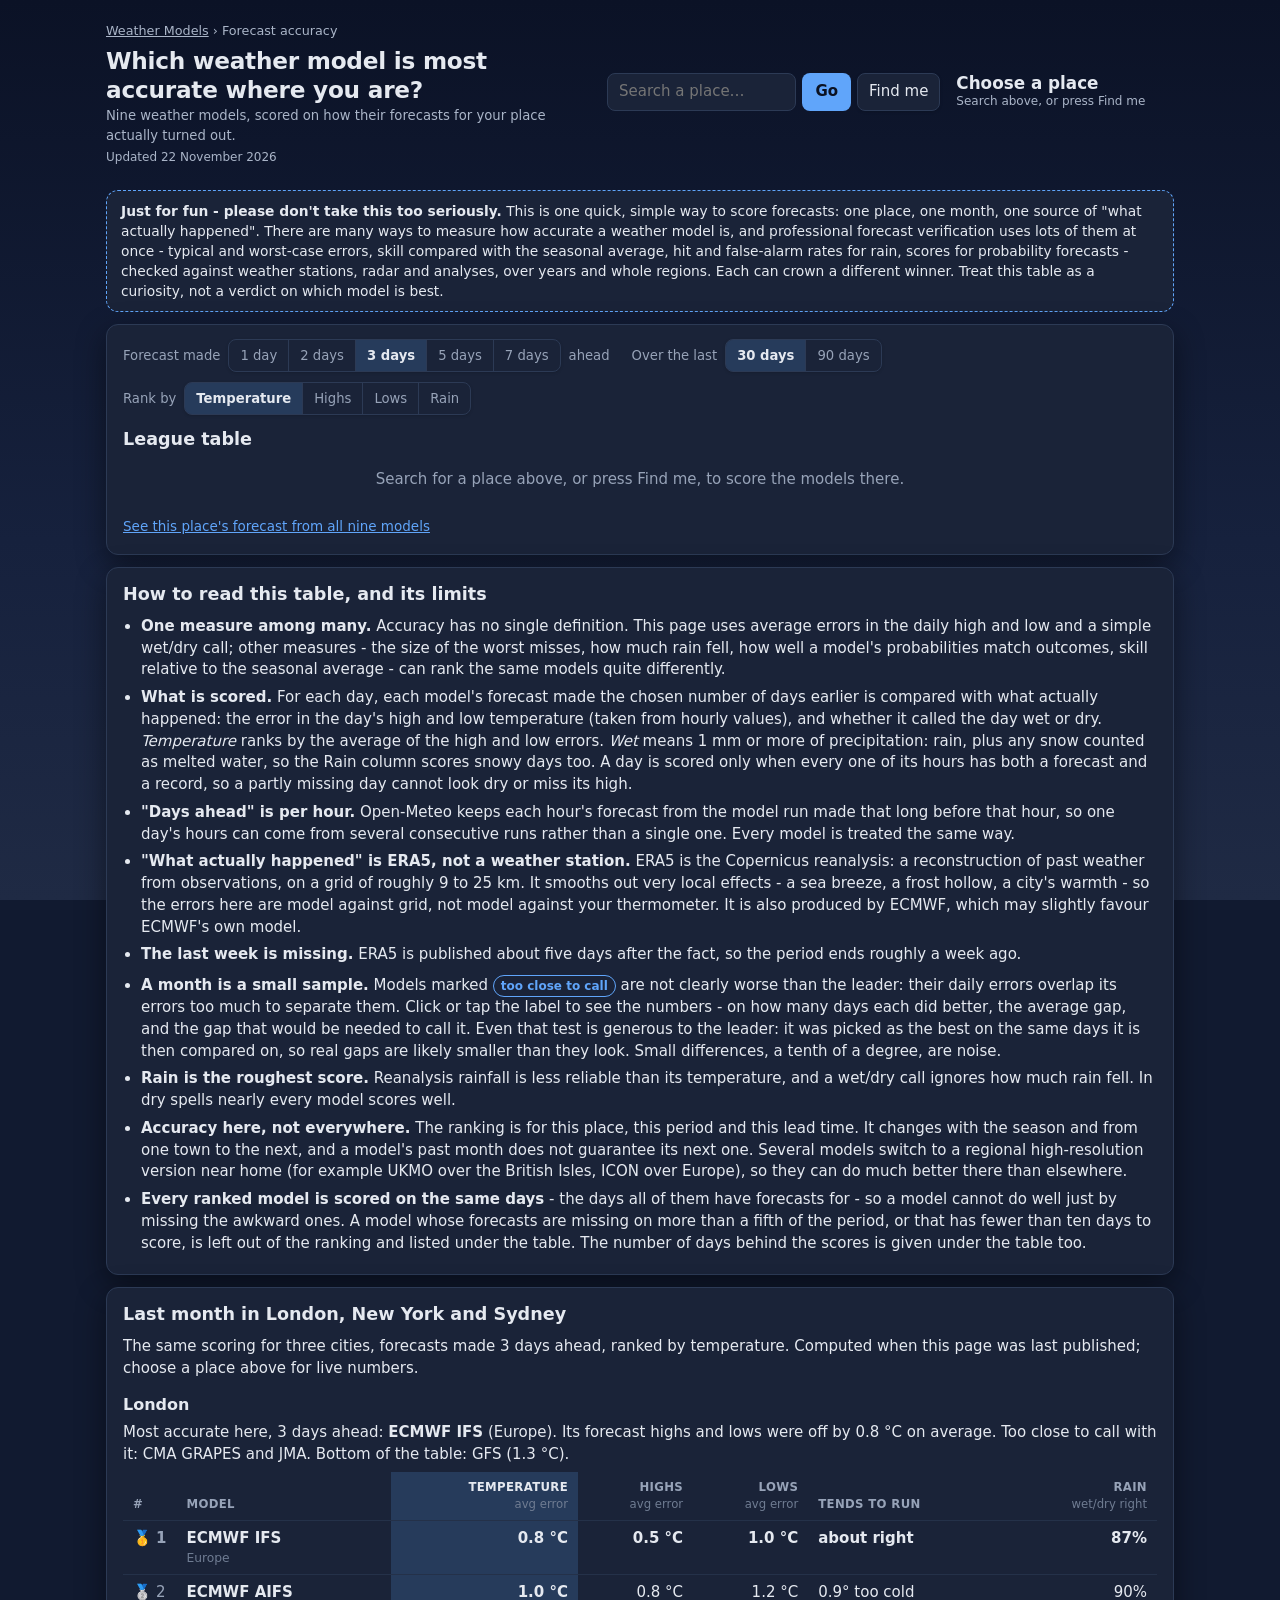
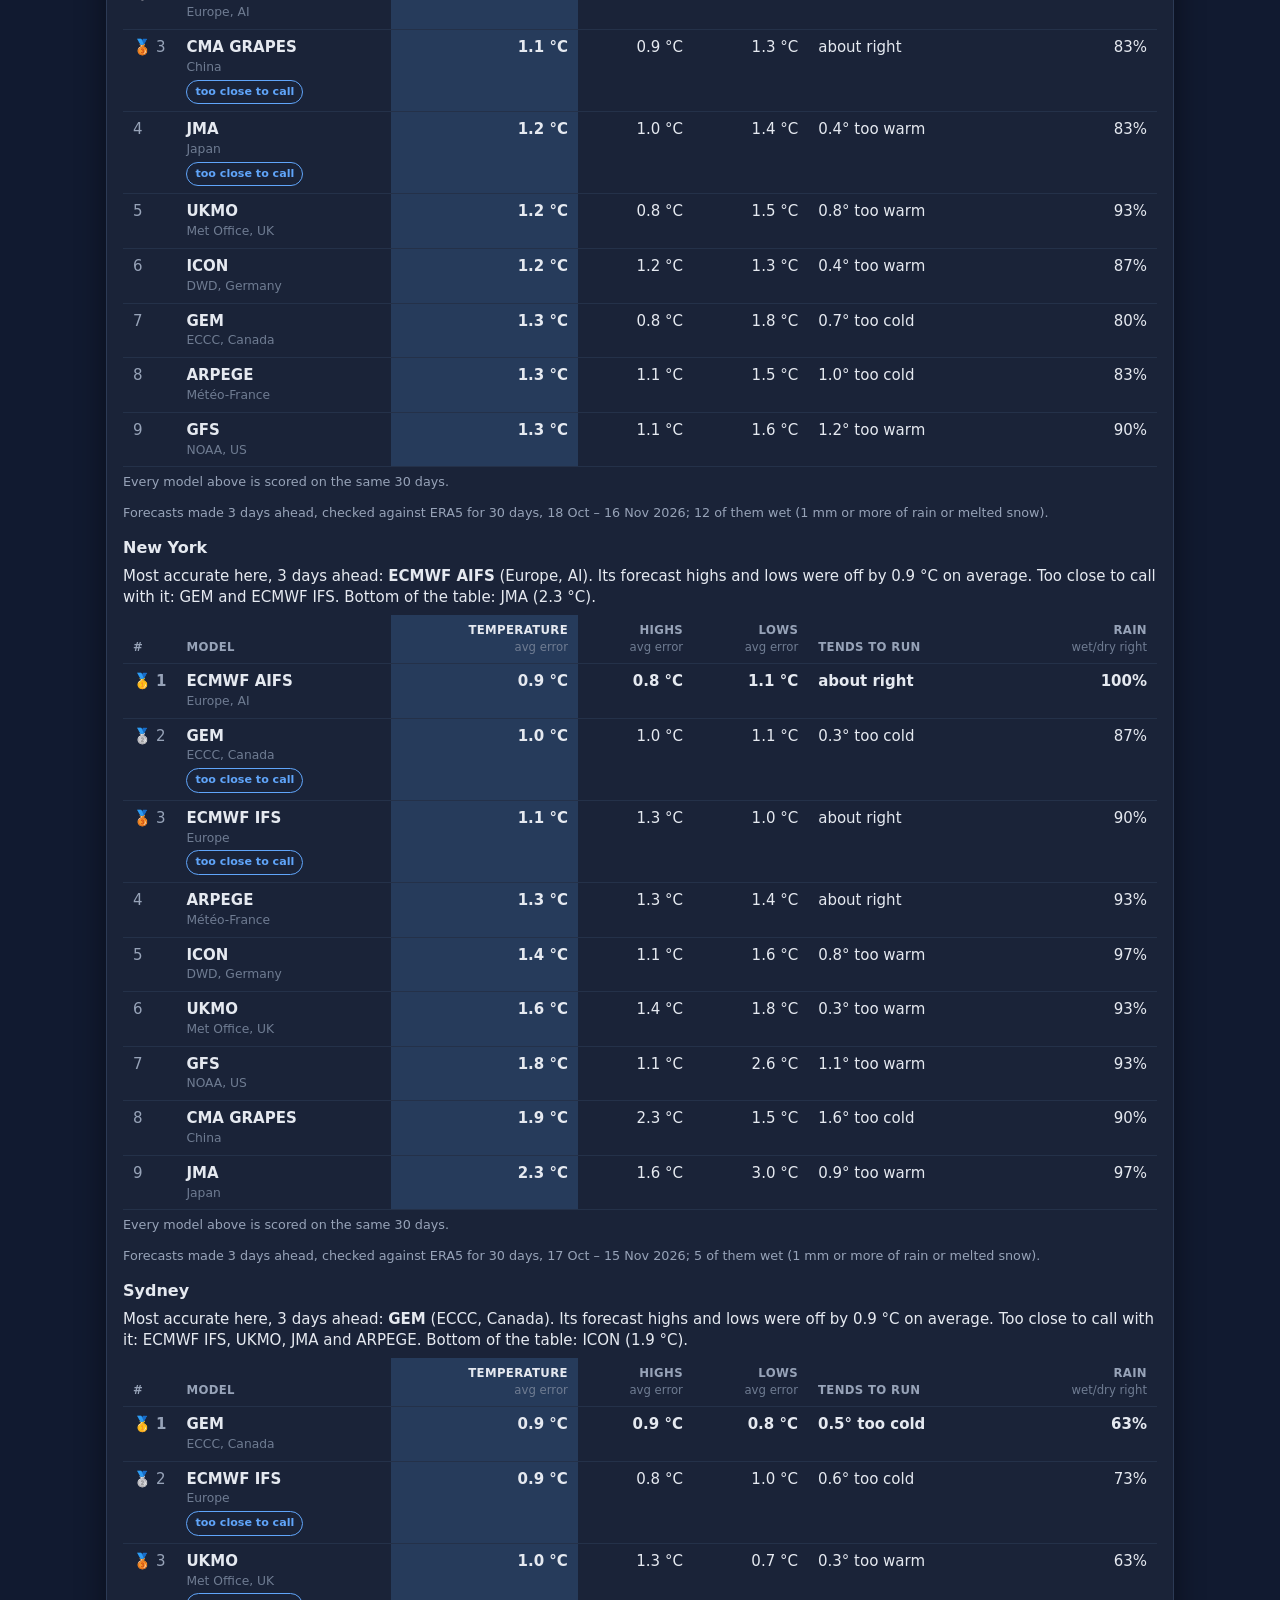
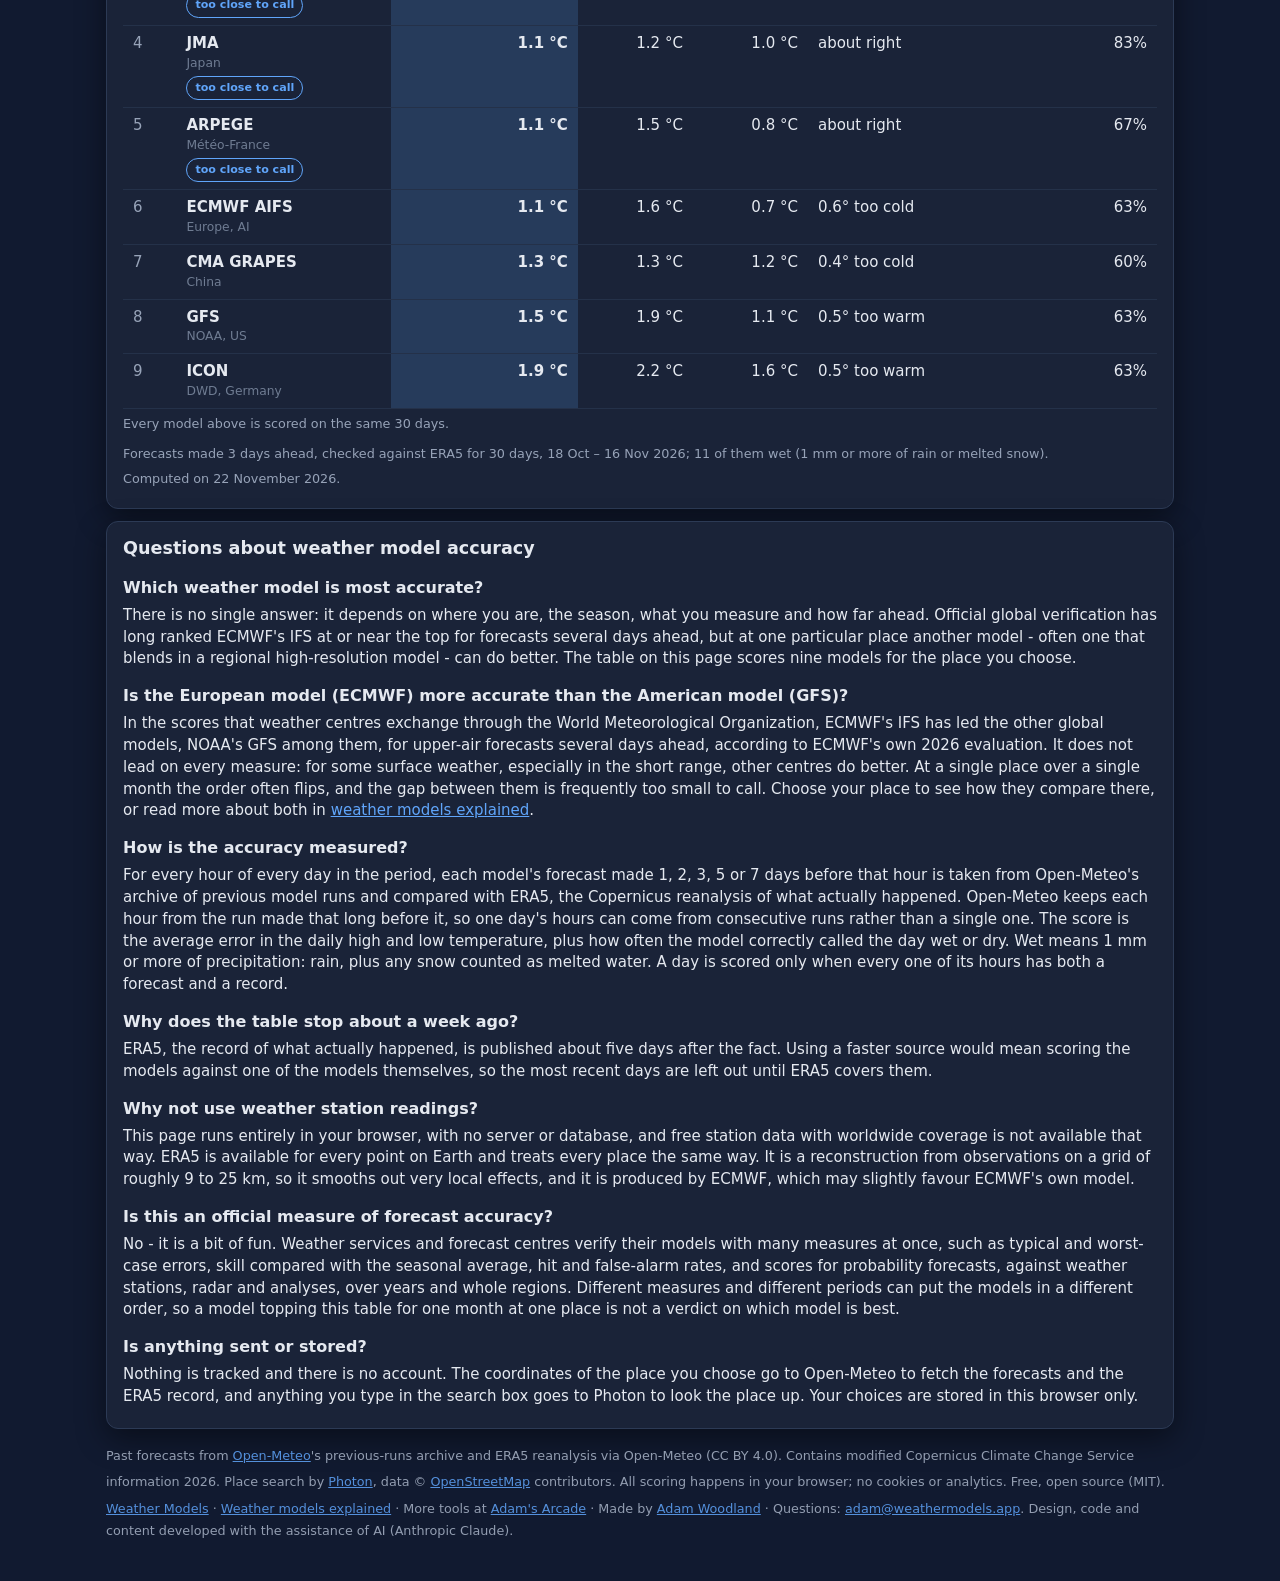
==== commit 74cf6c8f: "SEO: models guide, layout-shift fixes, 404 page, clearer wording - New page /weather-models-explaine" ====
--- a/most-accurate-weather-forecast/index.html
+++ b/most-accurate-weather-forecast/index.html
@@ -3,23 +3,25 @@
 <head>
 <meta charset="utf-8">
 <meta name="viewport" content="width=device-width, initial-scale=1">
-<title>Most accurate weather forecast where you are: 9 models scored</title>
-<meta name="description" content="Which weather forecast is most accurate where you live? Nine models - ECMWF, GFS, ICON, UKMO and more - scored on what really happened over the last month.">
+<title>Most accurate weather model where you are: 9 forecasts scored</title>
+<meta name="description" content="Which weather model is most accurate where you live? Nine models, ECMWF, GFS, ICON, UKMO and more, scored on what really happened over the last month.">
 <link rel="canonical" href="https://weathermodels.app/most-accurate-weather-forecast/">
 
 <meta property="og:type"        content="website">
 <meta property="og:url"         content="https://weathermodels.app/most-accurate-weather-forecast/">
 <meta property="og:site_name"   content="Weather Models">
-<meta property="og:title"       content="Which weather forecast is most accurate where you are?">
+<meta property="og:title"       content="Which weather model is most accurate where you are?">
 <meta property="og:description" content="Nine weather models - ECMWF, GFS, ICON, UKMO and more - ranked on how their forecasts for your place turned out.">
-<meta property="og:image"       content="https://weathermodels.app/og-image.png">
+<meta property="og:image"       content="https://weathermodels.app/og-accuracy.png">
 <meta property="og:image:width"  content="1200">
 <meta property="og:image:height" content="630">
+<meta property="og:image:alt"   content="Weather Models: a league table of nine weather models ranked on how accurate their forecasts were for London">
 <meta property="og:locale"      content="en_GB">
 <meta name="twitter:card"        content="summary_large_image">
-<meta name="twitter:title"       content="Which weather forecast is most accurate where you are?">
+<meta name="twitter:title"       content="Which weather model is most accurate where you are?">
 <meta name="twitter:description" content="Nine weather models ranked on how their forecasts for your place turned out.">
-<meta name="twitter:image"       content="https://weathermodels.app/og-image.png">
+<meta name="twitter:image"       content="https://weathermodels.app/og-accuracy.png">
+<meta name="twitter:image:alt"   content="Weather Models: a league table of nine weather models ranked on how accurate their forecasts were for London">
 
 <link rel="icon" href="/favicon.ico" sizes="48x48">
 <link rel="icon" href="/favicon.svg" type="image/svg+xml">
@@ -37,18 +39,38 @@
     {
       "@type": "BreadcrumbList",
       "itemListElement": [
-        { "@type": "ListItem", "position": 1, "name": "Weather Models", "item": "https://weathermodels.app/" },
-        { "@type": "ListItem", "position": 2, "name": "Most accurate weather forecast", "item": "https://weathermodels.app/most-accurate-weather-forecast/" }
+        {
+          "@type": "ListItem",
+          "position": 1,
+          "name": "Weather Models",
+          "item": "https://weathermodels.app/"
+        },
+        {
+          "@type": "ListItem",
+          "position": 2,
+          "name": "Most accurate weather forecast",
+          "item": "https://weathermodels.app/most-accurate-weather-forecast/"
+        }
       ]
     },
     {
       "@type": "WebPage",
       "@id": "https://weathermodels.app/most-accurate-weather-forecast/",
       "url": "https://weathermodels.app/most-accurate-weather-forecast/",
-      "name": "Which weather forecast is most accurate where you are?",
+      "name": "Which weather model is most accurate where you are?",
       "description": "Nine global weather models ranked on how their forecasts for a chosen place turned out over the last month, scored against ERA5 reanalysis in the browser.",
-      "isPartOf": { "@type": "WebSite", "name": "Weather Models", "url": "https://weathermodels.app/" },
-      "author": { "@type": "Person", "name": "Adam Woodland", "url": "https://adamwoodland.com/" },
+      "isPartOf": {
+        "@type": "WebSite",
+        "name": "Weather Models",
+        "url": "https://weathermodels.app/"
+      },
+      "image": "https://weathermodels.app/og-accuracy.png",
+      "dateModified": "2026-11-22",
+      "author": {
+        "@type": "Person",
+        "name": "Adam Woodland",
+        "url": "https://adamwoodland.com/"
+      },
       "inLanguage": "en-GB"
     },
     {
@@ -56,38 +78,59 @@
       "mainEntity": [
         {
           "@type": "Question",
-          "name": "Which weather forecast is most accurate?",
-          "acceptedAnswer": { "@type": "Answer", "text": "There is no single answer: it depends on where you are, the season, what you measure and how far ahead. Official global verification has long ranked ECMWF's IFS at or near the top for forecasts several days ahead, but at one particular place another model - often one that blends in a regional high-resolution model - can do better. The table on this page scores nine models for the place you choose." }
+          "name": "Which weather model is most accurate?",
+          "acceptedAnswer": {
+            "@type": "Answer",
+            "text": "There is no single answer: it depends on where you are, the season, what you measure and how far ahead. Official global verification has long ranked ECMWF's IFS at or near the top for forecasts several days ahead, but at one particular place another model - often one that blends in a regional high-resolution model - can do better. The table on this page scores nine models for the place you choose."
+          }
         },
         {
           "@type": "Question",
           "name": "Is the European model (ECMWF) more accurate than the American model (GFS)?",
-          "acceptedAnswer": { "@type": "Answer", "text": "Averaged over the whole globe, ECMWF's IFS usually verifies better than NOAA's GFS for forecasts several days ahead. At a single place over a single month the order often flips, and the gap between them is frequently too small to call. Choose your place to see how they compare there." }
+          "acceptedAnswer": {
+            "@type": "Answer",
+            "text": "In the scores that weather centres exchange through the World Meteorological Organization, ECMWF's IFS has led the other global models, NOAA's GFS among them, for upper-air forecasts several days ahead, according to ECMWF's own 2026 evaluation. It does not lead on every measure: for some surface weather, especially in the short range, other centres do better. At a single place over a single month the order often flips, and the gap between them is frequently too small to call. Choose your place to see how they compare there, or read more about both in weather models explained."
+          }
         },
         {
           "@type": "Question",
           "name": "How is the accuracy measured?",
-          "acceptedAnswer": { "@type": "Answer", "text": "For every hour of every day in the period, each model's forecast made 1, 2, 3, 5 or 7 days before that hour is taken from Open-Meteo's archive of previous model runs and compared with ERA5, the Copernicus reanalysis of what actually happened. Open-Meteo keeps each hour from the run made that long before it, so one day's hours can come from consecutive runs rather than a single one. The score is the average error in the daily high and low temperature, plus how often the model correctly called the day wet or dry. Wet means 1 mm or more of precipitation: rain, plus any snow counted as melted water. A day is scored only when every one of its hours has both a forecast and a record." }
+          "acceptedAnswer": {
+            "@type": "Answer",
+            "text": "For every hour of every day in the period, each model's forecast made 1, 2, 3, 5 or 7 days before that hour is taken from Open-Meteo's archive of previous model runs and compared with ERA5, the Copernicus reanalysis of what actually happened. Open-Meteo keeps each hour from the run made that long before it, so one day's hours can come from consecutive runs rather than a single one. The score is the average error in the daily high and low temperature, plus how often the model correctly called the day wet or dry. Wet means 1 mm or more of precipitation: rain, plus any snow counted as melted water. A day is scored only when every one of its hours has both a forecast and a record."
+          }
         },
         {
           "@type": "Question",
           "name": "Why does the table stop about a week ago?",
-          "acceptedAnswer": { "@type": "Answer", "text": "ERA5, the record of what actually happened, is published about five days after the fact. Using a faster source would mean scoring the models against one of the models themselves, so the most recent days are left out until ERA5 covers them." }
+          "acceptedAnswer": {
+            "@type": "Answer",
+            "text": "ERA5, the record of what actually happened, is published about five days after the fact. Using a faster source would mean scoring the models against one of the models themselves, so the most recent days are left out until ERA5 covers them."
+          }
         },
         {
           "@type": "Question",
           "name": "Why not use weather station readings?",
-          "acceptedAnswer": { "@type": "Answer", "text": "This page runs entirely in your browser, with no server or database, and free station data with worldwide coverage is not available that way. ERA5 is available for every point on Earth and treats every place the same way. It is a reconstruction from observations on a grid of roughly 9 to 25 km, so it smooths out very local effects, and it is produced by ECMWF, which may slightly favour ECMWF's own model." }
+          "acceptedAnswer": {
+            "@type": "Answer",
+            "text": "This page runs entirely in your browser, with no server or database, and free station data with worldwide coverage is not available that way. ERA5 is available for every point on Earth and treats every place the same way. It is a reconstruction from observations on a grid of roughly 9 to 25 km, so it smooths out very local effects, and it is produced by ECMWF, which may slightly favour ECMWF's own model."
+          }
         },
         {
           "@type": "Question",
           "name": "Is this an official measure of forecast accuracy?",
-          "acceptedAnswer": { "@type": "Answer", "text": "No - it is a bit of fun. Weather services and forecast centres verify their models with many measures at once, such as typical and worst-case errors, skill compared with the seasonal average, hit and false-alarm rates, and scores for probability forecasts, against weather stations, radar and analyses, over years and whole regions. Different measures and different periods can put the models in a different order, so a model topping this table for one month at one place is not a verdict on which model is best." }
+          "acceptedAnswer": {
+            "@type": "Answer",
+            "text": "No - it is a bit of fun. Weather services and forecast centres verify their models with many measures at once, such as typical and worst-case errors, skill compared with the seasonal average, hit and false-alarm rates, and scores for probability forecasts, against weather stations, radar and analyses, over years and whole regions. Different measures and different periods can put the models in a different order, so a model topping this table for one month at one place is not a verdict on which model is best."
+          }
         },
         {
           "@type": "Question",
           "name": "Is anything sent or stored?",
-          "acceptedAnswer": { "@type": "Answer", "text": "Nothing is tracked and there is no account. The coordinates of the place you choose go to Open-Meteo to fetch the forecasts and the ERA5 record, and anything you type in the search box goes to Photon to look the place up. Your choices are stored in this browser only." }
+          "acceptedAnswer": {
+            "@type": "Answer",
+            "text": "Nothing is tracked and there is no account. The coordinates of the place you choose go to Open-Meteo to fetch the forecasts and the ERA5 record, and anything you type in the search box goes to Photon to look the place up. Your choices are stored in this browser only."
+          }
         }
       ]
     }
@@ -103,8 +146,9 @@
 <header class="top">
   <div class="brand">
     <p class="crumb"><a href="/">Weather Models</a> <span aria-hidden="true">›</span> Forecast accuracy</p>
-    <h1>Which weather forecast is most accurate where you are?</h1>
+    <h1>Which weather model is most accurate where you are?</h1>
     <p class="sub">Nine weather models, scored on how their forecasts for your place actually turned out.</p>
+    <p class="acc-updated">Updated <!-- snap:updated -->22 November 2026<!-- /snap:updated --></p>
   </div>
   <div class="where">
     <form class="loc" id="locForm" autocomplete="off" role="search">
@@ -115,7 +159,7 @@
     </form>
     <div class="place">
       <h2 id="placeName">Choose a place</h2>
-      <p id="placeMeta" class="meta"></p>
+      <p id="placeMeta" class="meta">Search above, or press Find me</p>
     </div>
   </div>
 </header>
@@ -152,7 +196,7 @@
     <p id="summary" class="acc-summary"></p>
     <div id="tableWrap" class="acc-wrap"></div>
     <p id="caption" class="acc-caption"></p>
-    <p id="status" class="status" role="status"></p>
+    <p id="status" class="status" role="status">Search for a place above, or press Find me, to score the models there.</p>
     <p class="acc-links"><a id="toForecast" href="/">See this place's forecast from all nine models</a></p>
   </section>
 
@@ -176,48 +220,39 @@
   <section class="acc-card acc-text" aria-labelledby="examplesTitle">
     <h2 id="examplesTitle">Last month in London, New York and Sydney</h2>
     <p>The same scoring for three cities, forecasts made 3 days ahead, ranked by temperature. Computed when this page was last published; choose a place above for live numbers.</p>
-    <div id="examples"><!-- snap:examples --><div class="acc-example"><h3>London</h3><p class="acc-summary">Most accurate here, 3 days ahead: <strong>ECMWF IFS</strong> (Europe). Its forecast highs and lows were off by 0.8 °C on average. Too close to call with it: ICON, CMA GRAPES, JMA and UKMO. Bottom of the table: ARPEGE (1.3 °C).</p><div class="acc-wrap"><table class="acc"><thead><tr><th scope="col" class="pos">#</th><th scope="col">Model</th><th scope="col" class="num ranked">Temperature<span class="u">avg error</span></th><th scope="col" class="num">Highs<span class="u">avg error</span></th><th scope="col" class="num">Lows<span class="u">avg error</span></th><th scope="col">Tends to run</th><th scope="col" class="num" title="Wet: 1 mm or more of precipitation in the day - rain, plus any snow counted as melted water">Rain<span class="u">wet/dry right</span></th></tr></thead><tbody><tr class="lead"><td class="pos"><span class="medal" aria-hidden="true">🥇</span>1</td><th scope="row">ECMWF IFS<span class="org">Europe</span></th><td class="num ranked">0.8 °C</td><td class="num">0.6 °C</td><td class="num">1.0 °C</td><td>about right</td><td class="num">90%</td></tr><tr class="tie"><td class="pos"><span class="medal" aria-hidden="true">🥈</span>2</td><th scope="row">ICON<span class="org">DWD, Germany</span><button type="button" class="acc-tie" aria-haspopup="dialog" aria-controls="accPop" aria-expanded="false" data-detail="ICON vs ECMWF IFS, the leader
-Compared on 30 days, using the temperature error (the average of its high and low errors). ICON was further out than ECMWF IFS on 19 days, closer on 9 and level on 2.
-On average it was 0.20 °C further out. To count as clearly worse, that average gap would need to be more than 0.30 °C.
-The daily differences jump about and come in spells, so these 30 days are worth about 22 independent ones. The gap is inside the margin that noise alone could produce, so the two cannot be told apart on this data." title="Compared on 30 days, using the temperature error (the average of its high and low errors). ICON was further out than ECMWF IFS on 19 days, closer on 9 and level on 2. On average it was 0.20 °C further out. To count as clearly worse, that average gap would need to be more than 0.30 °C. The daily differences jump about and come in spells, so these 30 days are worth about 22 independent ones. The gap is inside the margin that noise alone could produce, so the two cannot be told apart on this data.">too close to call</button></th><td class="num ranked">1.0 °C</td><td class="num">0.8 °C</td><td class="num">1.2 °C</td><td>about right</td><td class="num">93%</td></tr><tr class=""><td class="pos"><span class="medal" aria-hidden="true">🥉</span>3</td><th scope="row">ECMWF AIFS<span class="org">Europe, AI</span></th><td class="num ranked">1.0 °C</td><td class="num">0.8 °C</td><td class="num">1.2 °C</td><td>1.0° too cold</td><td class="num">93%</td></tr><tr class="tie"><td class="pos">4</td><th scope="row">CMA GRAPES<span class="org">China</span><button type="button" class="acc-tie" aria-haspopup="dialog" aria-controls="accPop" aria-expanded="false" data-detail="CMA GRAPES vs ECMWF IFS, the leader
-Compared on 30 days, using the temperature error (the average of its high and low errors). CMA GRAPES was further out than ECMWF IFS on 20 days, closer on 9 and level on 1.
-On average it was 0.24 °C further out. To count as clearly worse, that average gap would need to be more than 0.39 °C.
-The daily differences jump about and come in spells, so these 30 days are worth about 16 independent ones. The gap is inside the margin that noise alone could produce, so the two cannot be told apart on this data." title="Compared on 30 days, using the temperature error (the average of its high and low errors). CMA GRAPES was further out than ECMWF IFS on 20 days, closer on 9 and level on 1. On average it was 0.24 °C further out. To count as clearly worse, that average gap would need to be more than 0.39 °C. The daily differences jump about and come in spells, so these 30 days are worth about 16 independent ones. The gap is inside the margin that noise alone could produce, so the two cannot be told apart on this data.">too close to call</button></th><td class="num ranked">1.0 °C</td><td class="num">0.9 °C</td><td class="num">1.2 °C</td><td>0.3° too cold</td><td class="num">87%</td></tr><tr class="tie"><td class="pos">5</td><th scope="row">JMA<span class="org">Japan</span><button type="button" class="acc-tie" aria-haspopup="dialog" aria-controls="accPop" aria-expanded="false" data-detail="JMA vs ECMWF IFS, the leader
-Compared on 30 days, using the temperature error (the average of its high and low errors). JMA was further out than ECMWF IFS on 18 days, closer on 12.
-On average it was 0.28 °C further out. To count as clearly worse, that average gap would need to be more than 0.40 °C.
-The daily differences jump about and come in spells, so these 30 days are worth about 21 independent ones. The gap is inside the margin that noise alone could produce, so the two cannot be told apart on this data." title="Compared on 30 days, using the temperature error (the average of its high and low errors). JMA was further out than ECMWF IFS on 18 days, closer on 12. On average it was 0.28 °C further out. To count as clearly worse, that average gap would need to be more than 0.40 °C. The daily differences jump about and come in spells, so these 30 days are worth about 21 independent ones. The gap is inside the margin that noise alone could produce, so the two cannot be told apart on this data.">too close to call</button></th><td class="num ranked">1.1 °C</td><td class="num">0.9 °C</td><td class="num">1.3 °C</td><td>about right</td><td class="num">87%</td></tr><tr class="tie"><td class="pos">6</td><th scope="row">UKMO<span class="org">Met Office, UK</span><button type="button" class="acc-tie" aria-haspopup="dialog" aria-controls="accPop" aria-expanded="false" data-detail="UKMO vs ECMWF IFS, the leader
-Compared on 30 days, using the temperature error (the average of its high and low errors). UKMO was further out than ECMWF IFS on 22 days, closer on 7 and level on 1.
-On average it was 0.29 °C further out. To count as clearly worse, that average gap would need to be more than 0.31 °C.
-The daily differences jump about and come in spells, so these 30 days are worth about 24 independent ones. The gap is inside the margin that noise alone could produce, so the two cannot be told apart on this data." title="Compared on 30 days, using the temperature error (the average of its high and low errors). UKMO was further out than ECMWF IFS on 22 days, closer on 7 and level on 1. On average it was 0.29 °C further out. To count as clearly worse, that average gap would need to be more than 0.31 °C. The daily differences jump about and come in spells, so these 30 days are worth about 24 independent ones. The gap is inside the margin that noise alone could produce, so the two cannot be told apart on this data.">too close to call</button></th><td class="num ranked">1.1 °C</td><td class="num">0.8 °C</td><td class="num">1.4 °C</td><td>0.6° too warm</td><td class="num">97%</td></tr><tr class=""><td class="pos">7</td><th scope="row">GEM<span class="org">ECCC, Canada</span></th><td class="num ranked">1.2 °C</td><td class="num">0.8 °C</td><td class="num">1.6 °C</td><td>0.6° too cold</td><td class="num">80%</td></tr><tr class=""><td class="pos">8</td><th scope="row">GFS<span class="org">NOAA, US</span></th><td class="num ranked">1.2 °C</td><td class="num">1.0 °C</td><td class="num">1.3 °C</td><td>1.0° too warm</td><td class="num">93%</td></tr><tr class=""><td class="pos">9</td><th scope="row">ARPEGE<span class="org">Météo-France</span></th><td class="num ranked">1.3 °C</td><td class="num">1.0 °C</td><td class="num">1.5 °C</td><td>1.0° too cold</td><td class="num">87%</td></tr></tbody></table><p class="acc-note">Every model above is scored on the same 30 days.</p></div><p class="acc-caption">Forecasts made 3 days ahead, checked against ERA5 for 30 days, 15 Oct – 13 Nov 2026; 12 of them wet (1 mm or more of rain or melted snow).</p></div><div class="acc-example"><h3>New York</h3><p class="acc-summary">Most accurate here, 3 days ahead: <strong>ECMWF AIFS</strong> (Europe, AI). Its forecast highs and lows were off by 1.0 °C on average. Too close to call with it: GEM and ECMWF IFS. Bottom of the table: JMA (2.3 °C).</p><div class="acc-wrap"><table class="acc"><thead><tr><th scope="col" class="pos">#</th><th scope="col">Model</th><th scope="col" class="num ranked">Temperature<span class="u">avg error</span></th><th scope="col" class="num">Highs<span class="u">avg error</span></th><th scope="col" class="num">Lows<span class="u">avg error</span></th><th scope="col">Tends to run</th><th scope="col" class="num" title="Wet: 1 mm or more of precipitation in the day - rain, plus any snow counted as melted water">Rain<span class="u">wet/dry right</span></th></tr></thead><tbody><tr class="lead"><td class="pos"><span class="medal" aria-hidden="true">🥇</span>1</td><th scope="row">ECMWF AIFS<span class="org">Europe, AI</span></th><td class="num ranked">1.0 °C</td><td class="num">0.9 °C</td><td class="num">1.1 °C</td><td>about right</td><td class="num">100%</td></tr><tr class="tie"><td class="pos"><span class="medal" aria-hidden="true">🥈</span>2</td><th scope="row">GEM<span class="org">ECCC, Canada</span><button type="button" class="acc-tie" aria-haspopup="dialog" aria-controls="accPop" aria-expanded="false" data-detail="GEM vs ECMWF AIFS, the leader
-Compared on 30 days, using the temperature error (the average of its high and low errors). GEM was further out than ECMWF AIFS on 14 days, closer on 16.
-On average it was 0.05 °C further out. To count as clearly worse, that average gap would need to be more than 0.33 °C.
-The daily differences jump about and come in spells, so these 30 days are worth about 23 independent ones. The gap is inside the margin that noise alone could produce, so the two cannot be told apart on this data." title="Compared on 30 days, using the temperature error (the average of its high and low errors). GEM was further out than ECMWF AIFS on 14 days, closer on 16. On average it was 0.05 °C further out. To count as clearly worse, that average gap would need to be more than 0.33 °C. The daily differences jump about and come in spells, so these 30 days are worth about 23 independent ones. The gap is inside the margin that noise alone could produce, so the two cannot be told apart on this data.">too close to call</button></th><td class="num ranked">1.0 °C</td><td class="num">1.0 °C</td><td class="num">1.0 °C</td><td>about right</td><td class="num">90%</td></tr><tr class="tie"><td class="pos"><span class="medal" aria-hidden="true">🥉</span>3</td><th scope="row">ECMWF IFS<span class="org">Europe</span><button type="button" class="acc-tie" aria-haspopup="dialog" aria-controls="accPop" aria-expanded="false" data-detail="ECMWF IFS vs ECMWF AIFS, the leader
-Compared on 30 days, using the temperature error (the average of its high and low errors). ECMWF IFS was further out than ECMWF AIFS on 14 days, closer on 15 and level on 1.
-On average it was 0.11 °C further out. To count as clearly worse, that average gap would need to be more than 0.26 °C.
-The daily differences jump about and come in spells, so these 30 days are worth about 24 independent ones. The gap is inside the margin that noise alone could produce, so the two cannot be told apart on this data." title="Compared on 30 days, using the temperature error (the average of its high and low errors). ECMWF IFS was further out than ECMWF AIFS on 14 days, closer on 15 and level on 1. On average it was 0.11 °C further out. To count as clearly worse, that average gap would need to be more than 0.26 °C. The daily differences jump about and come in spells, so these 30 days are worth about 24 independent ones. The gap is inside the margin that noise alone could produce, so the two cannot be told apart on this data.">too close to call</button></th><td class="num ranked">1.1 °C</td><td class="num">1.2 °C</td><td class="num">1.0 °C</td><td>about right</td><td class="num">90%</td></tr><tr class=""><td class="pos">4</td><th scope="row">ICON<span class="org">DWD, Germany</span></th><td class="num ranked">1.4 °C</td><td class="num">1.2 °C</td><td class="num">1.6 °C</td><td>0.9° too warm</td><td class="num">97%</td></tr><tr class=""><td class="pos">5</td><th scope="row">ARPEGE<span class="org">Météo-France</span></th><td class="num ranked">1.5 °C</td><td class="num">1.5 °C</td><td class="num">1.4 °C</td><td>about right</td><td class="num">93%</td></tr><tr class=""><td class="pos">6</td><th scope="row">UKMO<span class="org">Met Office, UK</span></th><td class="num ranked">1.6 °C</td><td class="num">1.4 °C</td><td class="num">1.8 °C</td><td>0.4° too warm</td><td class="num">93%</td></tr><tr class=""><td class="pos">7</td><th scope="row">GFS<span class="org">NOAA, US</span></th><td class="num ranked">1.8 °C</td><td class="num">1.0 °C</td><td class="num">2.6 °C</td><td>1.1° too warm</td><td class="num">90%</td></tr><tr class=""><td class="pos">8</td><th scope="row">CMA GRAPES<span class="org">China</span></th><td class="num ranked">2.0 °C</td><td class="num">2.4 °C</td><td class="num">1.5 °C</td><td>1.7° too cold</td><td class="num">93%</td></tr><tr class=""><td class="pos">9</td><th scope="row">JMA<span class="org">Japan</span></th><td class="num ranked">2.3 °C</td><td class="num">1.6 °C</td><td class="num">2.9 °C</td><td>0.8° too warm</td><td class="num">97%</td></tr></tbody></table><p class="acc-note">Every model above is scored on the same 30 days.</p></div><p class="acc-caption">Forecasts made 3 days ahead, checked against ERA5 for 30 days, 14 Oct – 12 Nov 2026; 5 of them wet (1 mm or more of rain or melted snow).</p></div><div class="acc-example"><h3>Sydney</h3><p class="acc-summary">Most accurate here, 3 days ahead: <strong>GEM</strong> (ECCC, Canada). Its forecast highs and lows were off by 0.8 °C on average. Too close to call with it: ECMWF IFS, UKMO, JMA, ECMWF AIFS and ARPEGE. Bottom of the table: ICON (2.0 °C).</p><div class="acc-wrap"><table class="acc"><thead><tr><th scope="col" class="pos">#</th><th scope="col">Model</th><th scope="col" class="num ranked">Temperature<span class="u">avg error</span></th><th scope="col" class="num">Highs<span class="u">avg error</span></th><th scope="col" class="num">Lows<span class="u">avg error</span></th><th scope="col">Tends to run</th><th scope="col" class="num" title="Wet: 1 mm or more of precipitation in the day - rain, plus any snow counted as melted water">Rain<span class="u">wet/dry right</span></th></tr></thead><tbody><tr class="lead"><td class="pos"><span class="medal" aria-hidden="true">🥇</span>1</td><th scope="row">GEM<span class="org">ECCC, Canada</span></th><td class="num ranked">0.8 °C</td><td class="num">0.8 °C</td><td class="num">0.9 °C</td><td>0.5° too cold</td><td class="num">60%</td></tr><tr class="tie"><td class="pos"><span class="medal" aria-hidden="true">🥈</span>2</td><th scope="row">ECMWF IFS<span class="org">Europe</span><button type="button" class="acc-tie" aria-haspopup="dialog" aria-controls="accPop" aria-expanded="false" data-detail="ECMWF IFS vs GEM, the leader
-Compared on 30 days, using the temperature error (the average of its high and low errors). ECMWF IFS was further out than GEM on 16 days, closer on 13 and level on 1.
-On average it was 0.03 °C further out. To count as clearly worse, that average gap would need to be more than 0.20 °C.
-The daily differences jump about and come in spells, so these 30 days are worth about 30 independent ones. The gap is inside the margin that noise alone could produce, so the two cannot be told apart on this data." title="Compared on 30 days, using the temperature error (the average of its high and low errors). ECMWF IFS was further out than GEM on 16 days, closer on 13 and level on 1. On average it was 0.03 °C further out. To count as clearly worse, that average gap would need to be more than 0.20 °C. The daily differences jump about and come in spells, so these 30 days are worth about 30 independent ones. The gap is inside the margin that noise alone could produce, so the two cannot be told apart on this data.">too close to call</button></th><td class="num ranked">0.9 °C</td><td class="num">0.7 °C</td><td class="num">1.0 °C</td><td>0.7° too cold</td><td class="num">70%</td></tr><tr class="tie"><td class="pos"><span class="medal" aria-hidden="true">🥉</span>3</td><th scope="row">UKMO<span class="org">Met Office, UK</span><button type="button" class="acc-tie" aria-haspopup="dialog" aria-controls="accPop" aria-expanded="false" data-detail="UKMO vs GEM, the leader
-Compared on 30 days, using the temperature error (the average of its high and low errors). UKMO was further out than GEM on 15 days, closer on 14 and level on 1.
-On average it was 0.04 °C further out. To count as clearly worse, that average gap would need to be more than 0.33 °C.
-The daily differences jump about and come in spells, so these 30 days are worth about 29 independent ones. The gap is inside the margin that noise alone could produce, so the two cannot be told apart on this data." title="Compared on 30 days, using the temperature error (the average of its high and low errors). UKMO was further out than GEM on 15 days, closer on 14 and level on 1. On average it was 0.04 °C further out. To count as clearly worse, that average gap would need to be more than 0.33 °C. The daily differences jump about and come in spells, so these 30 days are worth about 29 independent ones. The gap is inside the margin that noise alone could produce, so the two cannot be told apart on this data.">too close to call</button></th><td class="num ranked">0.9 °C</td><td class="num">1.1 °C</td><td class="num">0.6 °C</td><td>0.3° too warm</td><td class="num">63%</td></tr><tr class="tie"><td class="pos">4</td><th scope="row">JMA<span class="org">Japan</span><button type="button" class="acc-tie" aria-haspopup="dialog" aria-controls="accPop" aria-expanded="false" data-detail="JMA vs GEM, the leader
-Compared on 30 days, using the temperature error (the average of its high and low errors). JMA was further out than GEM on 19 days, closer on 11.
-On average it was 0.21 °C further out. To count as clearly worse, that average gap would need to be more than 0.30 °C.
-The daily differences jump about and come in spells, so these 30 days are worth about 21 independent ones. The gap is inside the margin that noise alone could produce, so the two cannot be told apart on this data." title="Compared on 30 days, using the temperature error (the average of its high and low errors). JMA was further out than GEM on 19 days, closer on 11. On average it was 0.21 °C further out. To count as clearly worse, that average gap would need to be more than 0.30 °C. The daily differences jump about and come in spells, so these 30 days are worth about 21 independent ones. The gap is inside the margin that noise alone could produce, so the two cannot be told apart on this data.">too close to call</button></th><td class="num ranked">1.1 °C</td><td class="num">1.2 °C</td><td class="num">0.9 °C</td><td>about right</td><td class="num">83%</td></tr><tr class="tie"><td class="pos">5</td><th scope="row">ECMWF AIFS<span class="org">Europe, AI</span><button type="button" class="acc-tie" aria-haspopup="dialog" aria-controls="accPop" aria-expanded="false" data-detail="ECMWF AIFS vs GEM, the leader
-Compared on 30 days, using the temperature error (the average of its high and low errors). ECMWF AIFS was further out than GEM on 17 days, closer on 10 and level on 3.
-On average it was 0.23 °C further out. To count as clearly worse, that average gap would need to be more than 0.25 °C.
-The daily differences jump about and come in spells, so these 30 days are worth about 30 independent ones. The gap is inside the margin that noise alone could produce, so the two cannot be told apart on this data." title="Compared on 30 days, using the temperature error (the average of its high and low errors). ECMWF AIFS was further out than GEM on 17 days, closer on 10 and level on 3. On average it was 0.23 °C further out. To count as clearly worse, that average gap would need to be more than 0.25 °C. The daily differences jump about and come in spells, so these 30 days are worth about 30 independent ones. The gap is inside the margin that noise alone could produce, so the two cannot be told apart on this data.">too close to call</button></th><td class="num ranked">1.1 °C</td><td class="num">1.5 °C</td><td class="num">0.6 °C</td><td>0.5° too cold</td><td class="num">60%</td></tr><tr class="tie"><td class="pos">6</td><th scope="row">ARPEGE<span class="org">Météo-France</span><button type="button" class="acc-tie" aria-haspopup="dialog" aria-controls="accPop" aria-expanded="false" data-detail="ARPEGE vs GEM, the leader
+    <div id="examples"><!-- snap:examples --><div class="acc-example"><h3>London</h3><p class="acc-summary">Most accurate here, 3 days ahead: <strong>ECMWF IFS</strong> (Europe). Its forecast highs and lows were off by 0.8 °C on average. Too close to call with it: CMA GRAPES and JMA. Bottom of the table: GFS (1.3 °C).</p><div class="acc-wrap"><table class="acc"><thead><tr><th scope="col" class="pos">#</th><th scope="col">Model</th><th scope="col" class="num ranked">Temperature<span class="u">avg error</span></th><th scope="col" class="num">Highs<span class="u">avg error</span></th><th scope="col" class="num">Lows<span class="u">avg error</span></th><th scope="col">Tends to run</th><th scope="col" class="num" title="Wet: 1 mm or more of precipitation in the day - rain, plus any snow counted as melted water">Rain<span class="u">wet/dry right</span></th></tr></thead><tbody><tr class="lead"><td class="pos"><span class="medal" aria-hidden="true">🥇</span>1</td><th scope="row">ECMWF IFS<span class="org">Europe</span></th><td class="num ranked">0.8 °C</td><td class="num">0.5 °C</td><td class="num">1.0 °C</td><td>about right</td><td class="num">87%</td></tr><tr class=""><td class="pos"><span class="medal" aria-hidden="true">🥈</span>2</td><th scope="row">ECMWF AIFS<span class="org">Europe, AI</span></th><td class="num ranked">1.0 °C</td><td class="num">0.8 °C</td><td class="num">1.2 °C</td><td>0.9° too cold</td><td class="num">90%</td></tr><tr class="tie"><td class="pos"><span class="medal" aria-hidden="true">🥉</span>3</td><th scope="row">CMA GRAPES<span class="org">China</span><button type="button" class="acc-tie" aria-haspopup="dialog" aria-controls="accPop" aria-expanded="false" data-detail="CMA GRAPES vs ECMWF IFS, the leader
+Compared on 30 days, using the temperature error (the average of its high and low errors). CMA GRAPES was further out than ECMWF IFS on 21 days, closer on 8 and level on 1.
+On average it was 0.30 °C further out. To count as clearly worse, that average gap would need to be more than 0.37 °C.
+The daily differences jump about and come in spells, so these 30 days are worth about 19 independent ones. The gap is inside the margin that noise alone could produce, so the two cannot be told apart on this data." title="Compared on 30 days, using the temperature error (the average of its high and low errors). CMA GRAPES was further out than ECMWF IFS on 21 days, closer on 8 and level on 1. On average it was 0.30 °C further out. To count as clearly worse, that average gap would need to be more than 0.37 °C. The daily differences jump about and come in spells, so these 30 days are worth about 19 independent ones. The gap is inside the margin that noise alone could produce, so the two cannot be told apart on this data.">too close to call</button></th><td class="num ranked">1.1 °C</td><td class="num">0.9 °C</td><td class="num">1.3 °C</td><td>about right</td><td class="num">83%</td></tr><tr class="tie"><td class="pos">4</td><th scope="row">JMA<span class="org">Japan</span><button type="button" class="acc-tie" aria-haspopup="dialog" aria-controls="accPop" aria-expanded="false" data-detail="JMA vs ECMWF IFS, the leader
+Compared on 30 days, using the temperature error (the average of its high and low errors). JMA was further out than ECMWF IFS on 20 days, closer on 10.
+On average it was 0.38 °C further out. To count as clearly worse, that average gap would need to be more than 0.40 °C.
+The daily differences jump about and come in spells, so these 30 days are worth about 21 independent ones. The gap is inside the margin that noise alone could produce, so the two cannot be told apart on this data." title="Compared on 30 days, using the temperature error (the average of its high and low errors). JMA was further out than ECMWF IFS on 20 days, closer on 10. On average it was 0.38 °C further out. To count as clearly worse, that average gap would need to be more than 0.40 °C. The daily differences jump about and come in spells, so these 30 days are worth about 21 independent ones. The gap is inside the margin that noise alone could produce, so the two cannot be told apart on this data.">too close to call</button></th><td class="num ranked">1.2 °C</td><td class="num">1.0 °C</td><td class="num">1.4 °C</td><td>0.4° too warm</td><td class="num">83%</td></tr><tr class=""><td class="pos">5</td><th scope="row">UKMO<span class="org">Met Office, UK</span></th><td class="num ranked">1.2 °C</td><td class="num">0.8 °C</td><td class="num">1.5 °C</td><td>0.8° too warm</td><td class="num">93%</td></tr><tr class=""><td class="pos">6</td><th scope="row">ICON<span class="org">DWD, Germany</span></th><td class="num ranked">1.2 °C</td><td class="num">1.2 °C</td><td class="num">1.3 °C</td><td>0.4° too warm</td><td class="num">87%</td></tr><tr class=""><td class="pos">7</td><th scope="row">GEM<span class="org">ECCC, Canada</span></th><td class="num ranked">1.3 °C</td><td class="num">0.8 °C</td><td class="num">1.8 °C</td><td>0.7° too cold</td><td class="num">80%</td></tr><tr class=""><td class="pos">8</td><th scope="row">ARPEGE<span class="org">Météo-France</span></th><td class="num ranked">1.3 °C</td><td class="num">1.1 °C</td><td class="num">1.5 °C</td><td>1.0° too cold</td><td class="num">83%</td></tr><tr class=""><td class="pos">9</td><th scope="row">GFS<span class="org">NOAA, US</span></th><td class="num ranked">1.3 °C</td><td class="num">1.1 °C</td><td class="num">1.6 °C</td><td>1.2° too warm</td><td class="num">90%</td></tr></tbody></table><p class="acc-note">Every model above is scored on the same 30 days.</p></div><p class="acc-caption">Forecasts made 3 days ahead, checked against ERA5 for 30 days, 18 Oct – 16 Nov 2026; 12 of them wet (1 mm or more of rain or melted snow).</p></div><div class="acc-example"><h3>New York</h3><p class="acc-summary">Most accurate here, 3 days ahead: <strong>ECMWF AIFS</strong> (Europe, AI). Its forecast highs and lows were off by 0.9 °C on average. Too close to call with it: GEM and ECMWF IFS. Bottom of the table: JMA (2.3 °C).</p><div class="acc-wrap"><table class="acc"><thead><tr><th scope="col" class="pos">#</th><th scope="col">Model</th><th scope="col" class="num ranked">Temperature<span class="u">avg error</span></th><th scope="col" class="num">Highs<span class="u">avg error</span></th><th scope="col" class="num">Lows<span class="u">avg error</span></th><th scope="col">Tends to run</th><th scope="col" class="num" title="Wet: 1 mm or more of precipitation in the day - rain, plus any snow counted as melted water">Rain<span class="u">wet/dry right</span></th></tr></thead><tbody><tr class="lead"><td class="pos"><span class="medal" aria-hidden="true">🥇</span>1</td><th scope="row">ECMWF AIFS<span class="org">Europe, AI</span></th><td class="num ranked">0.9 °C</td><td class="num">0.8 °C</td><td class="num">1.1 °C</td><td>about right</td><td class="num">100%</td></tr><tr class="tie"><td class="pos"><span class="medal" aria-hidden="true">🥈</span>2</td><th scope="row">GEM<span class="org">ECCC, Canada</span><button type="button" class="acc-tie" aria-haspopup="dialog" aria-controls="accPop" aria-expanded="false" data-detail="GEM vs ECMWF AIFS, the leader
+Compared on 30 days, using the temperature error (the average of its high and low errors). GEM was further out than ECMWF AIFS on 15 days, closer on 15.
+On average it was 0.13 °C further out. To count as clearly worse, that average gap would need to be more than 0.39 °C.
+The daily differences jump about and come in spells, so these 30 days are worth about 16 independent ones. The gap is inside the margin that noise alone could produce, so the two cannot be told apart on this data." title="Compared on 30 days, using the temperature error (the average of its high and low errors). GEM was further out than ECMWF AIFS on 15 days, closer on 15. On average it was 0.13 °C further out. To count as clearly worse, that average gap would need to be more than 0.39 °C. The daily differences jump about and come in spells, so these 30 days are worth about 16 independent ones. The gap is inside the margin that noise alone could produce, so the two cannot be told apart on this data.">too close to call</button></th><td class="num ranked">1.0 °C</td><td class="num">1.0 °C</td><td class="num">1.1 °C</td><td>0.3° too cold</td><td class="num">87%</td></tr><tr class="tie"><td class="pos"><span class="medal" aria-hidden="true">🥉</span>3</td><th scope="row">ECMWF IFS<span class="org">Europe</span><button type="button" class="acc-tie" aria-haspopup="dialog" aria-controls="accPop" aria-expanded="false" data-detail="ECMWF IFS vs ECMWF AIFS, the leader
+Compared on 30 days, using the temperature error (the average of its high and low errors). ECMWF IFS was further out than ECMWF AIFS on 16 days, closer on 13 and level on 1.
+On average it was 0.20 °C further out. To count as clearly worse, that average gap would need to be more than 0.24 °C.
+The daily differences jump about and come in spells, so these 30 days are worth about 24 independent ones. The gap is inside the margin that noise alone could produce, so the two cannot be told apart on this data." title="Compared on 30 days, using the temperature error (the average of its high and low errors). ECMWF IFS was further out than ECMWF AIFS on 16 days, closer on 13 and level on 1. On average it was 0.20 °C further out. To count as clearly worse, that average gap would need to be more than 0.24 °C. The daily differences jump about and come in spells, so these 30 days are worth about 24 independent ones. The gap is inside the margin that noise alone could produce, so the two cannot be told apart on this data.">too close to call</button></th><td class="num ranked">1.1 °C</td><td class="num">1.3 °C</td><td class="num">1.0 °C</td><td>about right</td><td class="num">90%</td></tr><tr class=""><td class="pos">4</td><th scope="row">ARPEGE<span class="org">Météo-France</span></th><td class="num ranked">1.3 °C</td><td class="num">1.3 °C</td><td class="num">1.4 °C</td><td>about right</td><td class="num">93%</td></tr><tr class=""><td class="pos">5</td><th scope="row">ICON<span class="org">DWD, Germany</span></th><td class="num ranked">1.4 °C</td><td class="num">1.1 °C</td><td class="num">1.6 °C</td><td>0.8° too warm</td><td class="num">97%</td></tr><tr class=""><td class="pos">6</td><th scope="row">UKMO<span class="org">Met Office, UK</span></th><td class="num ranked">1.6 °C</td><td class="num">1.4 °C</td><td class="num">1.8 °C</td><td>0.3° too warm</td><td class="num">93%</td></tr><tr class=""><td class="pos">7</td><th scope="row">GFS<span class="org">NOAA, US</span></th><td class="num ranked">1.8 °C</td><td class="num">1.1 °C</td><td class="num">2.6 °C</td><td>1.1° too warm</td><td class="num">93%</td></tr><tr class=""><td class="pos">8</td><th scope="row">CMA GRAPES<span class="org">China</span></th><td class="num ranked">1.9 °C</td><td class="num">2.3 °C</td><td class="num">1.5 °C</td><td>1.6° too cold</td><td class="num">90%</td></tr><tr class=""><td class="pos">9</td><th scope="row">JMA<span class="org">Japan</span></th><td class="num ranked">2.3 °C</td><td class="num">1.6 °C</td><td class="num">3.0 °C</td><td>0.9° too warm</td><td class="num">97%</td></tr></tbody></table><p class="acc-note">Every model above is scored on the same 30 days.</p></div><p class="acc-caption">Forecasts made 3 days ahead, checked against ERA5 for 30 days, 17 Oct – 15 Nov 2026; 5 of them wet (1 mm or more of rain or melted snow).</p></div><div class="acc-example"><h3>Sydney</h3><p class="acc-summary">Most accurate here, 3 days ahead: <strong>GEM</strong> (ECCC, Canada). Its forecast highs and lows were off by 0.9 °C on average. Too close to call with it: ECMWF IFS, UKMO, JMA and ARPEGE. Bottom of the table: ICON (1.9 °C).</p><div class="acc-wrap"><table class="acc"><thead><tr><th scope="col" class="pos">#</th><th scope="col">Model</th><th scope="col" class="num ranked">Temperature<span class="u">avg error</span></th><th scope="col" class="num">Highs<span class="u">avg error</span></th><th scope="col" class="num">Lows<span class="u">avg error</span></th><th scope="col">Tends to run</th><th scope="col" class="num" title="Wet: 1 mm or more of precipitation in the day - rain, plus any snow counted as melted water">Rain<span class="u">wet/dry right</span></th></tr></thead><tbody><tr class="lead"><td class="pos"><span class="medal" aria-hidden="true">🥇</span>1</td><th scope="row">GEM<span class="org">ECCC, Canada</span></th><td class="num ranked">0.9 °C</td><td class="num">0.9 °C</td><td class="num">0.8 °C</td><td>0.5° too cold</td><td class="num">63%</td></tr><tr class="tie"><td class="pos"><span class="medal" aria-hidden="true">🥈</span>2</td><th scope="row">ECMWF IFS<span class="org">Europe</span><button type="button" class="acc-tie" aria-haspopup="dialog" aria-controls="accPop" aria-expanded="false" data-detail="ECMWF IFS vs GEM, the leader
+Compared on 30 days, using the temperature error (the average of its high and low errors). ECMWF IFS was further out than GEM on 15 days, closer on 14 and level on 1.
+On average it was 0.00 °C further out. To count as clearly worse, that average gap would need to be more than 0.20 °C.
+The daily differences jump about and come in spells, so these 30 days are worth about 30 independent ones. The gap is inside the margin that noise alone could produce, so the two cannot be told apart on this data." title="Compared on 30 days, using the temperature error (the average of its high and low errors). ECMWF IFS was further out than GEM on 15 days, closer on 14 and level on 1. On average it was 0.00 °C further out. To count as clearly worse, that average gap would need to be more than 0.20 °C. The daily differences jump about and come in spells, so these 30 days are worth about 30 independent ones. The gap is inside the margin that noise alone could produce, so the two cannot be told apart on this data.">too close to call</button></th><td class="num ranked">0.9 °C</td><td class="num">0.8 °C</td><td class="num">1.0 °C</td><td>0.6° too cold</td><td class="num">73%</td></tr><tr class="tie"><td class="pos"><span class="medal" aria-hidden="true">🥉</span>3</td><th scope="row">UKMO<span class="org">Met Office, UK</span><button type="button" class="acc-tie" aria-haspopup="dialog" aria-controls="accPop" aria-expanded="false" data-detail="UKMO vs GEM, the leader
+Compared on 30 days, using the temperature error (the average of its high and low errors). UKMO was further out than GEM on 16 days, closer on 14.
+On average it was 0.10 °C further out. To count as clearly worse, that average gap would need to be more than 0.32 °C.
+The daily differences jump about and come in spells, so these 30 days are worth about 30 independent ones. The gap is inside the margin that noise alone could produce, so the two cannot be told apart on this data." title="Compared on 30 days, using the temperature error (the average of its high and low errors). UKMO was further out than GEM on 16 days, closer on 14. On average it was 0.10 °C further out. To count as clearly worse, that average gap would need to be more than 0.32 °C. The daily differences jump about and come in spells, so these 30 days are worth about 30 independent ones. The gap is inside the margin that noise alone could produce, so the two cannot be told apart on this data.">too close to call</button></th><td class="num ranked">1.0 °C</td><td class="num">1.3 °C</td><td class="num">0.7 °C</td><td>0.3° too warm</td><td class="num">63%</td></tr><tr class="tie"><td class="pos">4</td><th scope="row">JMA<span class="org">Japan</span><button type="button" class="acc-tie" aria-haspopup="dialog" aria-controls="accPop" aria-expanded="false" data-detail="JMA vs GEM, the leader
+Compared on 30 days, using the temperature error (the average of its high and low errors). JMA was further out than GEM on 20 days, closer on 10.
+On average it was 0.27 °C further out. To count as clearly worse, that average gap would need to be more than 0.27 °C.
+The daily differences jump about and come in spells, so these 30 days are worth about 22 independent ones. The gap is inside the margin that noise alone could produce, so the two cannot be told apart on this data." title="Compared on 30 days, using the temperature error (the average of its high and low errors). JMA was further out than GEM on 20 days, closer on 10. On average it was 0.27 °C further out. To count as clearly worse, that average gap would need to be more than 0.27 °C. The daily differences jump about and come in spells, so these 30 days are worth about 22 independent ones. The gap is inside the margin that noise alone could produce, so the two cannot be told apart on this data.">too close to call</button></th><td class="num ranked">1.1 °C</td><td class="num">1.2 °C</td><td class="num">1.0 °C</td><td>about right</td><td class="num">83%</td></tr><tr class="tie"><td class="pos">5</td><th scope="row">ARPEGE<span class="org">Météo-France</span><button type="button" class="acc-tie" aria-haspopup="dialog" aria-controls="accPop" aria-expanded="false" data-detail="ARPEGE vs GEM, the leader
 Compared on 30 days, using the temperature error (the average of its high and low errors). ARPEGE was further out than GEM on 17 days, closer on 12 and level on 1.
-On average it was 0.27 °C further out. To count as clearly worse, that average gap would need to be more than 0.39 °C.
-The daily differences jump about and come in spells, so these 30 days are worth about 19 independent ones. The gap is inside the margin that noise alone could produce, so the two cannot be told apart on this data." title="Compared on 30 days, using the temperature error (the average of its high and low errors). ARPEGE was further out than GEM on 17 days, closer on 12 and level on 1. On average it was 0.27 °C further out. To count as clearly worse, that average gap would need to be more than 0.39 °C. The daily differences jump about and come in spells, so these 30 days are worth about 19 independent ones. The gap is inside the margin that noise alone could produce, so the two cannot be told apart on this data.">too close to call</button></th><td class="num ranked">1.1 °C</td><td class="num">1.4 °C</td><td class="num">0.8 °C</td><td>about right</td><td class="num">70%</td></tr><tr class=""><td class="pos">7</td><th scope="row">CMA GRAPES<span class="org">China</span></th><td class="num ranked">1.2 °C</td><td class="num">1.1 °C</td><td class="num">1.3 °C</td><td>0.6° too cold</td><td class="num">57%</td></tr><tr class=""><td class="pos">8</td><th scope="row">GFS<span class="org">NOAA, US</span></th><td class="num ranked">1.5 °C</td><td class="num">1.8 °C</td><td class="num">1.2 °C</td><td>0.4° too warm</td><td class="num">67%</td></tr><tr class=""><td class="pos">9</td><th scope="row">ICON<span class="org">DWD, Germany</span></th><td class="num ranked">2.0 °C</td><td class="num">2.2 °C</td><td class="num">1.8 °C</td><td>about right</td><td class="num">63%</td></tr></tbody></table><p class="acc-note">Every model above is scored on the same 30 days.</p></div><p class="acc-caption">Forecasts made 3 days ahead, checked against ERA5 for 30 days, 15 Oct – 13 Nov 2026; 10 of them wet (1 mm or more of rain or melted snow).</p></div><p class="acc-note">Computed on 19 November 2026.</p><!-- /snap:examples --></div>
+On average it was 0.29 °C further out. To count as clearly worse, that average gap would need to be more than 0.41 °C.
+The daily differences jump about and come in spells, so these 30 days are worth about 16 independent ones. The gap is inside the margin that noise alone could produce, so the two cannot be told apart on this data." title="Compared on 30 days, using the temperature error (the average of its high and low errors). ARPEGE was further out than GEM on 17 days, closer on 12 and level on 1. On average it was 0.29 °C further out. To count as clearly worse, that average gap would need to be more than 0.41 °C. The daily differences jump about and come in spells, so these 30 days are worth about 16 independent ones. The gap is inside the margin that noise alone could produce, so the two cannot be told apart on this data.">too close to call</button></th><td class="num ranked">1.1 °C</td><td class="num">1.5 °C</td><td class="num">0.8 °C</td><td>about right</td><td class="num">67%</td></tr><tr class=""><td class="pos">6</td><th scope="row">ECMWF AIFS<span class="org">Europe, AI</span></th><td class="num ranked">1.1 °C</td><td class="num">1.6 °C</td><td class="num">0.7 °C</td><td>0.6° too cold</td><td class="num">63%</td></tr><tr class=""><td class="pos">7</td><th scope="row">CMA GRAPES<span class="org">China</span></th><td class="num ranked">1.3 °C</td><td class="num">1.3 °C</td><td class="num">1.2 °C</td><td>0.4° too cold</td><td class="num">60%</td></tr><tr class=""><td class="pos">8</td><th scope="row">GFS<span class="org">NOAA, US</span></th><td class="num ranked">1.5 °C</td><td class="num">1.9 °C</td><td class="num">1.1 °C</td><td>0.5° too warm</td><td class="num">63%</td></tr><tr class=""><td class="pos">9</td><th scope="row">ICON<span class="org">DWD, Germany</span></th><td class="num ranked">1.9 °C</td><td class="num">2.2 °C</td><td class="num">1.6 °C</td><td>0.5° too warm</td><td class="num">63%</td></tr></tbody></table><p class="acc-note">Every model above is scored on the same 30 days.</p></div><p class="acc-caption">Forecasts made 3 days ahead, checked against ERA5 for 30 days, 18 Oct – 16 Nov 2026; 11 of them wet (1 mm or more of rain or melted snow).</p></div><p class="acc-note">Computed on 22 November 2026.</p><!-- /snap:examples --></div>
   </section>
 
   <section class="acc-card acc-text faq" aria-labelledby="faqTitle">
-    <h2 id="faqTitle">Questions</h2>
-    <h3>Which weather forecast is most accurate?</h3>
+    <h2 id="faqTitle">Questions about weather model accuracy</h2>
+    <h3>Which weather model is most accurate?</h3>
     <p>There is no single answer: it depends on where you are, the season, what you measure and how far ahead. Official global verification has long ranked ECMWF's IFS at or near the top for forecasts several days ahead, but at one particular place another model - often one that blends in a regional high-resolution model - can do better. The table on this page scores nine models for the place you choose.</p>
     <h3>Is the European model (ECMWF) more accurate than the American model (GFS)?</h3>
-    <p>Averaged over the whole globe, ECMWF's IFS usually verifies better than NOAA's GFS for forecasts several days ahead. At a single place over a single month the order often flips, and the gap between them is frequently too small to call. Choose your place to see how they compare there.</p>
+    <p>In the scores that weather centres exchange through the World Meteorological Organization, ECMWF's IFS has led the other global models, NOAA's GFS among them, for upper-air forecasts several days ahead, according to ECMWF's own 2026 evaluation. It does not lead on every measure: for some surface weather, especially in the short range, other centres do better. At a single place over a single month the order often flips, and the gap between them is frequently too small to call. Choose your place to see how they compare there, or read more about both in <a href="/weather-models-explained/">weather models explained</a>.</p>
     <h3>How is the accuracy measured?</h3>
     <p>For every hour of every day in the period, each model's forecast made 1, 2, 3, 5 or 7 days before that hour is taken from Open-Meteo's archive of previous model runs and compared with ERA5, the Copernicus reanalysis of what actually happened. Open-Meteo keeps each hour from the run made that long before it, so one day's hours can come from consecutive runs rather than a single one. The score is the average error in the daily high and low temperature, plus how often the model correctly called the day wet or dry. Wet means 1 mm or more of precipitation: rain, plus any snow counted as melted water. A day is scored only when every one of its hours has both a forecast and a record.</p>
     <h3>Why does the table stop about a week ago?</h3>
@@ -235,7 +270,7 @@
   <p class="footer">Past forecasts from <a href="https://open-meteo.com/" rel="noopener">Open-Meteo</a>'s previous-runs archive and ERA5 reanalysis via Open-Meteo (CC BY 4.0). Contains modified Copernicus Climate Change Service information 2026.
     Place search by <a href="https://photon.komoot.io/" rel="noopener">Photon</a>, data © <a href="https://www.openstreetmap.org/copyright" rel="noopener">OpenStreetMap</a> contributors.
     All scoring happens in your browser; no cookies or analytics.
-    Free, open source (MIT). <a href="/">Weather Models</a> · More tools at <a href="https://games.adamwoodland.com/">Adam's Arcade</a> · Made by <a href="https://adamwoodland.com/">Adam Woodland</a> · Questions: <a href="mailto:adam@weathermodels.app">adam@weathermodels.app</a>. Design, code and content developed with the assistance of AI (Anthropic Claude).</p>
+    Free, open source (MIT). <a href="/">Weather Models</a> · <a href="/weather-models-explained/">Weather models explained</a> · More tools at <a href="https://games.adamwoodland.com/">Adam's Arcade</a> · Made by <a href="https://adamwoodland.com/">Adam Woodland</a> · Questions: <a href="mailto:adam@weathermodels.app">adam@weathermodels.app</a>. Design, code and content developed with the assistance of AI (Anthropic Claude).</p>
 </main>
 
 <script src="/accuracy.js"></script>
--- a/style.css
+++ b/style.css
@@ -213,6 +213,9 @@
   letter-spacing: -.01em;
 }
 
+/* ": compare nine weather models" after the name: part of the H1 for search, set small so the name leads */
+.brand h1 .h1-tail { font-size: .66em; font-weight: 500; letter-spacing: 0; color: var(--dim-bg); }
+
 .brand .sub { margin: 2px 0 0; color: var(--dim-bg); font-size: .88em; }
 .k { font-variant-numeric: tabular-nums; }
 .k.lo, .k.hi { color: var(--dim-bg); font-size: .85em; opacity: .8; }
@@ -238,6 +241,7 @@
 .place { min-width: 0; max-width: 20rem; }
 .place h2 { margin: 0; color: var(--text-bg); font-size: 1.05rem; font-weight: 600; line-height: 1.2; white-space: nowrap; overflow: hidden; text-overflow: ellipsis; }
 .place .meta { margin: 0; color: var(--dim-bg); font-size: .8em; white-space: nowrap; overflow: hidden; text-overflow: ellipsis; cursor: help; }
+.place .meta:empty::after { content: '\00a0'; }   /* one line kept while it waits for the place, so the page does not move (CLS) */
 
 .loc input {
   flex: 1;
@@ -457,8 +461,11 @@
 
 /* ---------- forecast table ---------- */
 
-/* while the table is empty, keep the space it will take so the toolbar below does not jump */
-.fc-wrap.loading { min-height: 470px; }
+/* while the table is empty, keep the space it will take so nothing below it jumps (CLS). The class is in
+   the HTML, so the space is kept from the first paint. 465 px: the 16-day table (419 px) and the status line
+   under it; the status sits at the foot of the space, where it will be once the rows are in. */
+.fc-wrap.loading { min-height: 465px; display: flex; flex-direction: column; }
+.fc-wrap.loading .status { margin-top: auto; }
 
 .fc-wrap {
   margin-top: 6px;
@@ -698,6 +705,7 @@
 .about dd { margin: 2px 0 0; }
 
 .footer { margin: 14px 0 0; color: var(--dim-bg); font-size: .85em; opacity: .85; }
+.footer a { display: inline-block; padding: 4px 0; }   /* at least 24 px tall to tap */
 
 @media (max-width: 560px) {
   .top { padding-top: 14px; }
--- a/accuracy.css
+++ b/accuracy.css
@@ -0,0 +1,83 @@
+/* /most-accurate-weather-forecast/ — on top of style.css, using its colour variables so the
+   neutral daytime look and Dark mode both apply. No inline CSS (strict-CSP fleet). */
+
+.crumb { margin: 0 0 2px; font-size: .85em; color: var(--dim-bg); }
+.acc-updated { margin: 4px 0 0; font-size: .8em; color: var(--dim-bg); }   /* the snapshot date (build-snapshot.js) */
+.crumb a { color: var(--dim-bg); display: inline-block; padding: 4px 0; }   /* at least 24 px tall to tap */
+.brand h1 { font-size: 1.45rem; line-height: 1.25; }
+
+.acc-card {
+  background: var(--card);
+  color: var(--text);
+  border: 1px solid var(--line);
+  border-radius: var(--radius);
+  padding: 14px 16px;
+  margin: 12px 0;
+  box-shadow: var(--shadow);
+}
+.acc-card a { color: var(--accent); }
+
+.acc-controls { display: flex; flex-wrap: wrap; gap: 10px 22px; align-items: center; margin-bottom: 12px; }
+.acc-ctl { display: flex; align-items: center; gap: 8px; flex-wrap: wrap; }
+.acc-lbl { color: var(--dim); font-size: .88em; }
+
+.acc-title { margin: 6px 0 4px; font-size: 1.1rem; }
+.acc-summary { margin: 0 0 10px; }
+.acc-summary:empty { display: none; }
+.acc-caption, .acc-note { margin: 8px 0 0; color: var(--dim); font-size: .85em; }
+.acc-caption:empty { display: none; }
+.acc-links { margin: 10px 0 0; font-size: .9em; }
+.acc-links a { display: inline-block; padding: 4px 0; }
+
+/* the league table */
+.acc-wrap { overflow-x: auto; -webkit-overflow-scrolling: touch; }
+table.acc { border-collapse: collapse; width: 100%; font-variant-numeric: tabular-nums; }
+table.acc th, table.acc td { padding: 7px 10px; border-bottom: 1px solid var(--line-soft); text-align: left; vertical-align: top; white-space: nowrap; }
+table.acc thead th { color: var(--dim); font-size: .78em; font-weight: 600; text-transform: uppercase; letter-spacing: .03em; vertical-align: bottom; }
+table.acc thead .u { display: block; text-transform: none; letter-spacing: 0; font-weight: 400; color: var(--faint); }
+table.acc .num { text-align: right; }
+table.acc .pos { width: 3.2em; color: var(--dim); }
+table.acc .medal { margin-right: 4px; }
+table.acc tbody th { font-weight: 600; }
+table.acc .org { display: block; font-weight: 400; font-size: .82em; color: var(--faint); }
+table.acc .ranked { background: var(--accent-soft); font-weight: 600; }
+table.acc thead .ranked { color: var(--text); }
+table.acc tr.lead th, table.acc tr.lead td { font-weight: 700; }
+.acc-tie { display: inline-block; margin-top: 3px; padding: 1px 7px; border-radius: 999px; font: inherit; font-size: .74em; font-weight: 600;
+  border: 1px solid var(--accent); color: var(--accent); background: transparent; white-space: nowrap; line-height: 1.5; }
+button.acc-tie { cursor: pointer; padding: 3px 8px; }   /* at least 24 px tall to tap */
+button.acc-tie:hover, button.acc-tie[aria-expanded="true"] { background: var(--accent-soft); }
+button.acc-tie:focus-visible { outline: 2px solid var(--accent); outline-offset: 1px; }
+.acc-tie-label { font-size: .8em; }
+
+/* "too close to call" popup (on style.css's .pop) */
+.acc-pop { max-width: 360px; }
+.acc-pop .n + .n { margin-top: 6px; }
+
+/* the "just for fun" note above the table */
+.acc-fun {
+  margin: 12px 0 0;
+  padding: 10px 14px;
+  border-radius: var(--radius);
+  border: 1px dashed var(--accent);
+  background: var(--card);
+  color: var(--text);
+  font-size: .92em;
+}
+.acc-fun p { margin: 0; }
+/* own line under the model name; block, not table, so the table's border-collapse (inherited) can't square the pill */
+table.acc .acc-tie { display: block; width: max-content; }
+
+/* explanatory sections */
+.acc-text h2 { margin: 0 0 8px; font-size: 1.1rem; }
+.acc-text h3 { margin: 14px 0 4px; font-size: 1rem; }
+.acc-text p { margin: 6px 0; }
+.acc-text ul { margin: 6px 0 0; padding-left: 1.2em; }
+.acc-text li { margin: 6px 0; }
+.acc-example { margin: 14px 0 0; }
+.acc-example h3 { margin-bottom: 6px; }
+
+@media (max-width: 600px) {
+  .brand h1 { font-size: 1.2rem; }
+  table.acc th, table.acc td { padding: 6px 6px; }
+}
